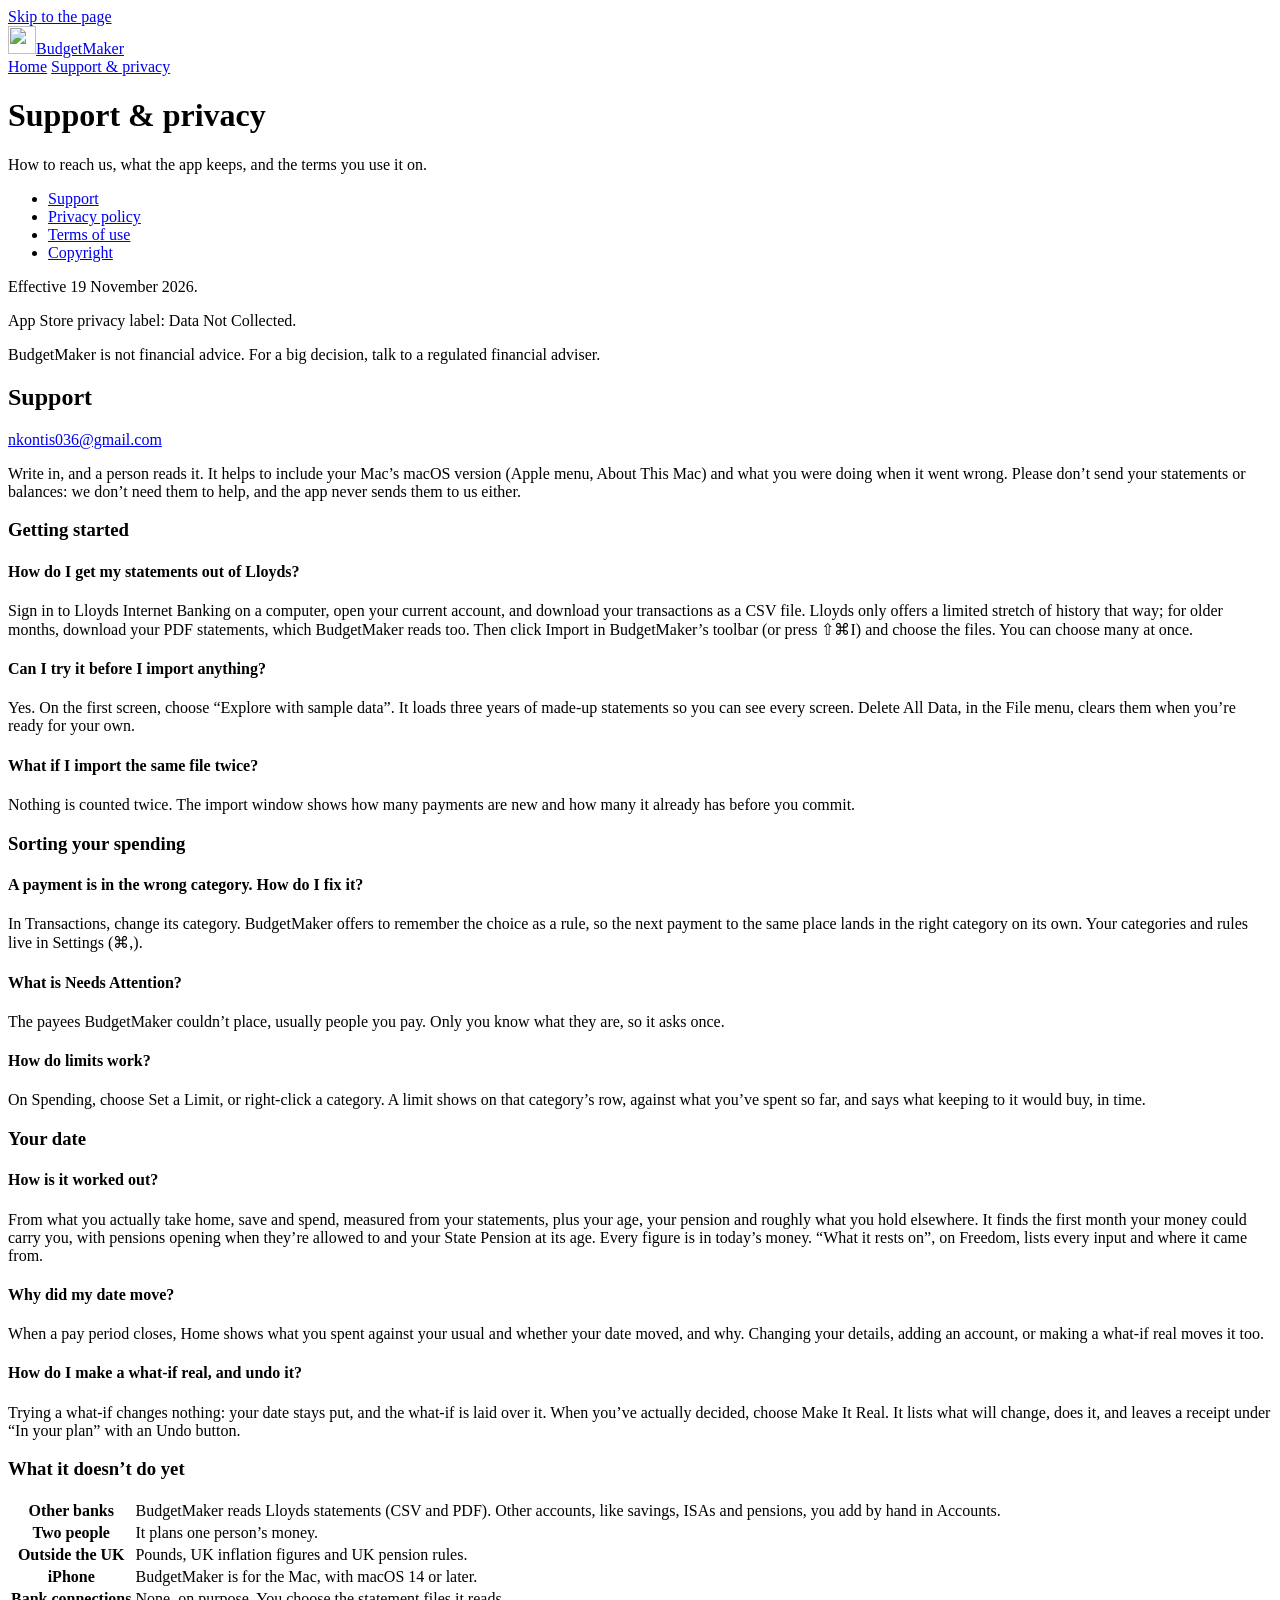
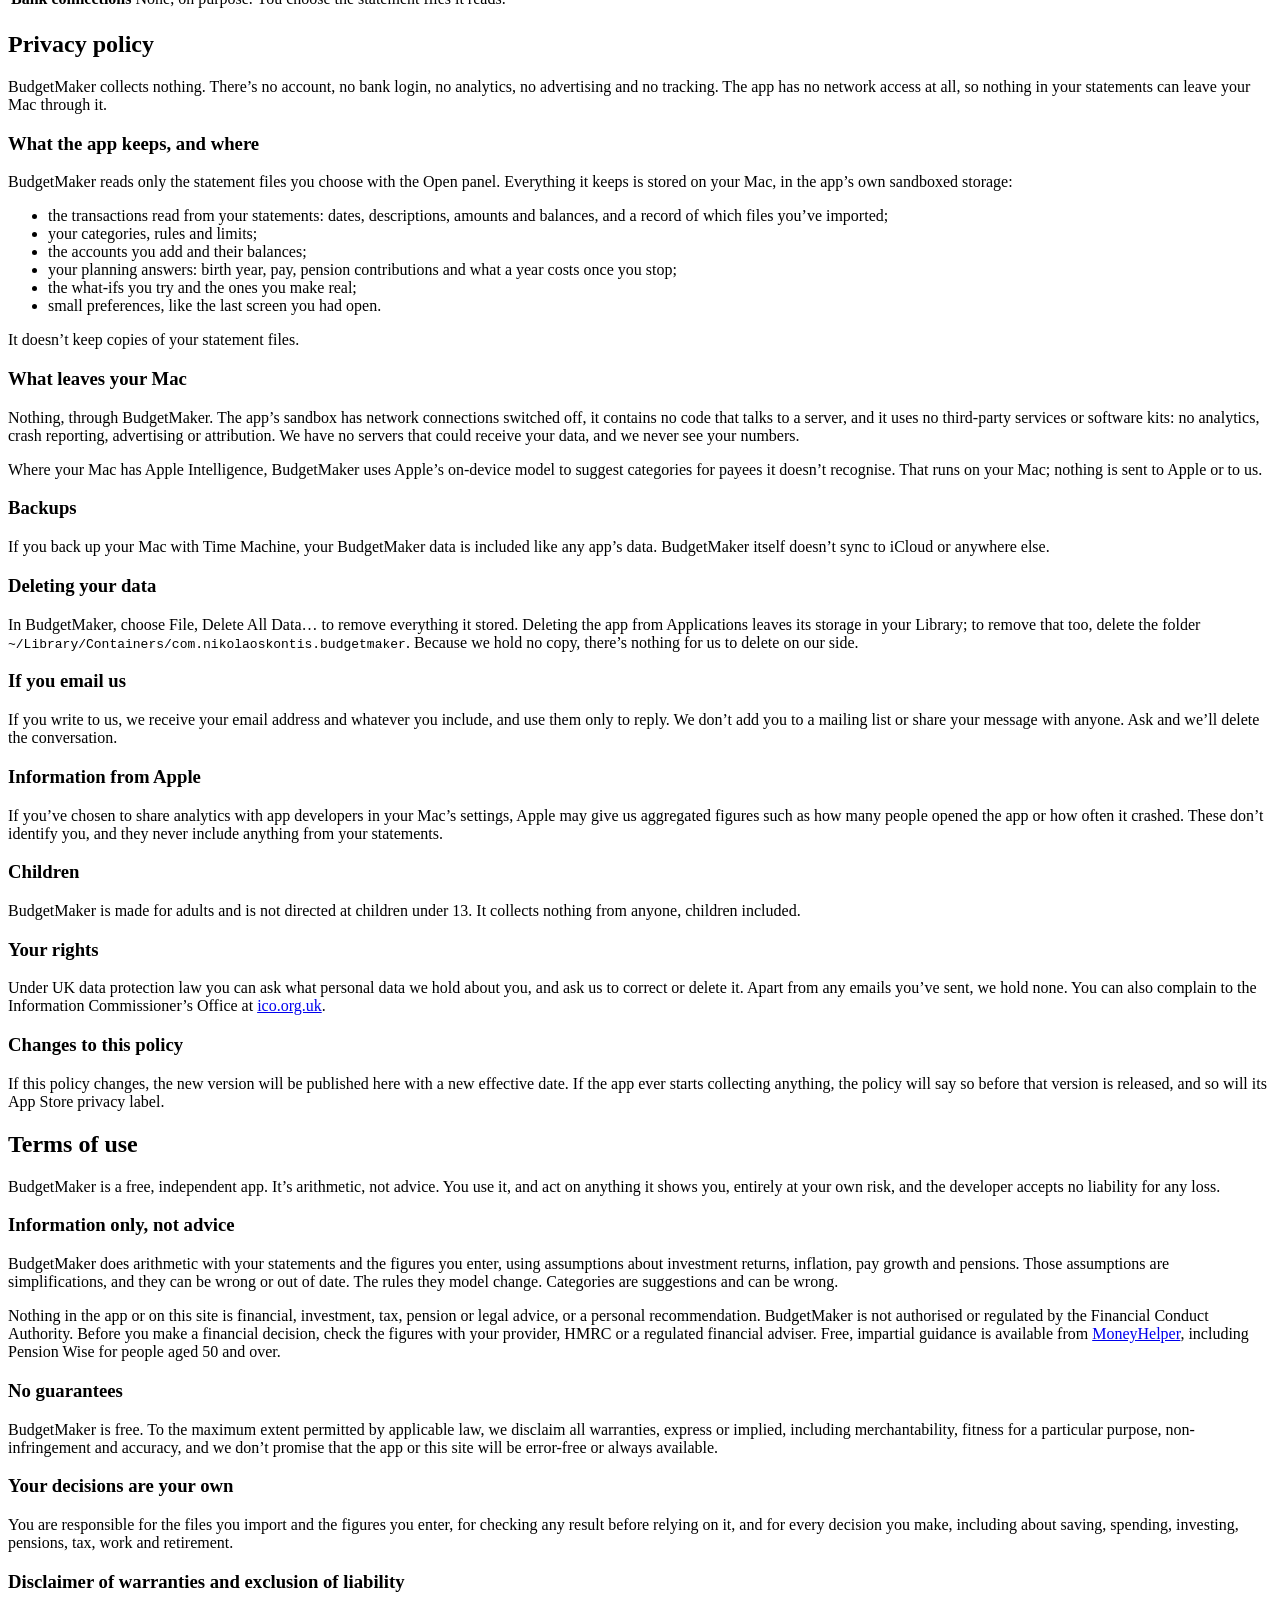
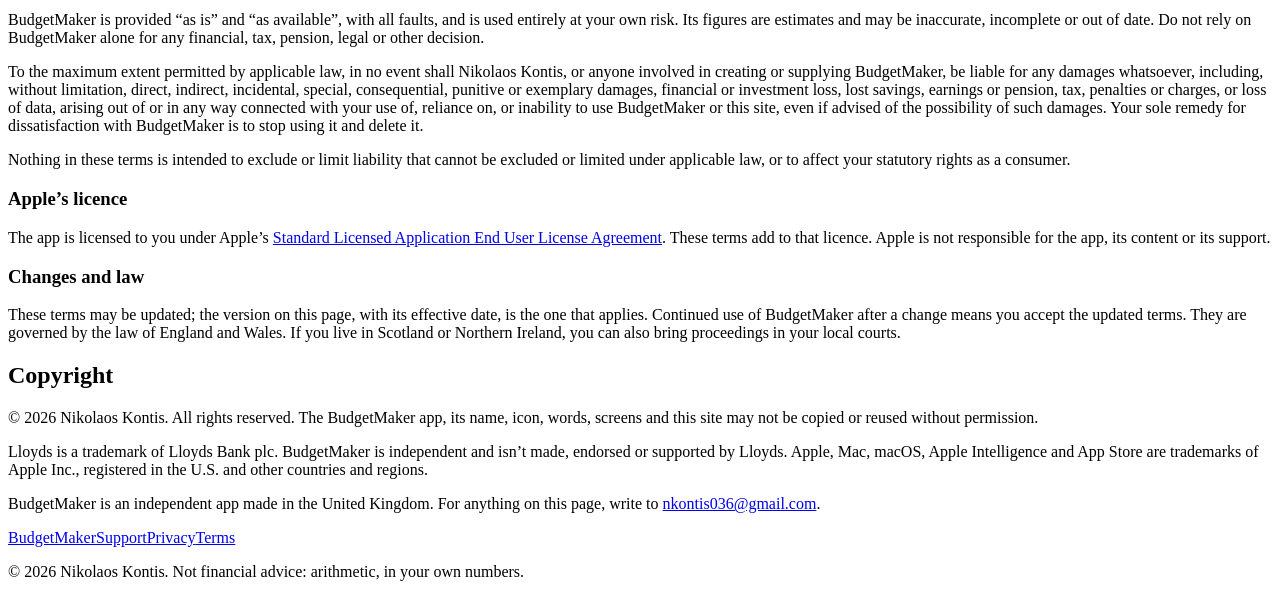
==== privacy.html @ 7b434046 "The pages: home, and support, privacy and terms" ====
<!doctype html>
<html lang="en-GB">
<head>
  <meta charset="utf-8">
  <meta name="viewport" content="width=device-width, initial-scale=1, viewport-fit=cover">
  <title>Support, privacy and terms · BudgetMaker</title>
  <meta name="description" content="Help with BudgetMaker, how to reach us, its privacy policy (it collects nothing), its terms of use and copyright.">
  <meta name="theme-color" content="#4f5eff">
  <link rel="icon" href="assets/favicon-64.png" type="image/png" sizes="64x64">
  <link rel="apple-touch-icon" href="assets/apple-touch-icon.png">
  <link rel="preconnect" href="https://fonts.googleapis.com">
  <link rel="preconnect" href="https://fonts.gstatic.com" crossorigin>
  <link href="https://fonts.googleapis.com/css2?family=Inter:wght@400;600;700&display=swap" rel="stylesheet">
  <link rel="stylesheet" href="css/site.css">
</head>
<body>
  <a class="skip" href="#main">Skip to the page</a>

  <header class="sky page-top">
    <div class="bar">
      <a class="mark" href="index.html"><img src="assets/icon-128.png" alt="" width="28" height="28">BudgetMaker</a>
      <nav aria-label="Pages">
        <a href="index.html">Home</a>
        <a href="privacy.html" aria-current="page">Support &amp; privacy</a>
      </nav>
    </div>
    <h1>Support &amp; privacy</h1>
    <p class="lead">How to reach us, what the app keeps, and the terms you use it&nbsp;on.</p>
  </header>

  <main id="main" class="read">
    <aside class="read__side">
      <nav aria-label="On this page">
        <ul class="toc">
          <li><a class="link" href="#support">Support</a></li>
          <li><a class="link" href="#privacy">Privacy policy</a></li>
          <li><a class="link" href="#terms">Terms of use</a></li>
          <li><a class="link" href="#copyright">Copyright</a></li>
        </ul>
      </nav>
      <p>Effective 19 November 2026.</p>
      <p>App Store privacy label: Data Not Collected.</p>
      <p>BudgetMaker is not financial advice. For a big decision, talk to a regulated financial adviser.</p>
    </aside>

    <article class="read__body">

      <!-- SUPPORT ---------------------------------------------------------->
      <section id="support" aria-labelledby="support-h">
        <h2 class="part" id="support-h">Support</h2>
        <a class="mailto" href="mailto:nkontis036@gmail.com?subject=BudgetMaker%20support">nkontis036@gmail.com</a>
        <p>Write in, and a person reads it. It helps to include your Mac’s macOS version (Apple menu, About This Mac) and what you were doing when it went wrong. Please don’t send your statements or balances: we don’t need them to help, and the app never sends them to us&nbsp;either.</p>

        <h3>Getting started</h3>
        <h4>How do I get my statements out of Lloyds?</h4>
        <p>Sign in to Lloyds Internet Banking on a computer, open your current account, and download your transactions as a CSV file. Lloyds only offers a limited stretch of history that way; for older months, download your PDF statements, which BudgetMaker reads too. Then click Import in BudgetMaker’s toolbar (or press ⇧⌘I) and choose the files. You can choose many at once.</p>
        <h4>Can I try it before I import anything?</h4>
        <p>Yes. On the first screen, choose “Explore with sample data”. It loads three years of made-up statements so you can see every screen. Delete All Data, in the File menu, clears them when you’re ready for your own.</p>
        <h4>What if I import the same file twice?</h4>
        <p>Nothing is counted twice. The import window shows how many payments are new and how many it already has before you commit.</p>

        <h3>Sorting your spending</h3>
        <h4>A payment is in the wrong category. How do I fix it?</h4>
        <p>In Transactions, change its category. BudgetMaker offers to remember the choice as a rule, so the next payment to the same place lands in the right category on its own. Your categories and rules live in Settings (⌘,).</p>
        <h4>What is Needs Attention?</h4>
        <p>The payees BudgetMaker couldn’t place, usually people you pay. Only you know what they are, so it asks once.</p>
        <h4>How do limits work?</h4>
        <p>On Spending, choose Set a Limit, or right-click a category. A limit shows on that category’s row, against what you’ve spent so far, and says what keeping to it would buy, in time.</p>

        <h3>Your date</h3>
        <h4>How is it worked out?</h4>
        <p>From what you actually take home, save and spend, measured from your statements, plus your age, your pension and roughly what you hold elsewhere. It finds the first month your money could carry you, with pensions opening when they’re allowed to and your State Pension at its age. Every figure is in today’s money. “What it rests on”, on Freedom, lists every input and where it came from.</p>
        <h4>Why did my date move?</h4>
        <p>When a pay period closes, Home shows what you spent against your usual and whether your date moved, and why. Changing your details, adding an account, or making a what-if real moves it too.</p>
        <h4>How do I make a what-if real, and undo it?</h4>
        <p>Trying a what-if changes nothing: your date stays put, and the what-if is laid over it. When you’ve actually decided, choose Make It Real. It lists what will change, does it, and leaves a receipt under “In your plan” with an Undo&nbsp;button.</p>

        <h3>What it doesn’t do yet</h3>
        <table class="table">
          <tr><th scope="row">Other banks</th><td>BudgetMaker reads Lloyds statements (CSV and PDF). Other accounts, like savings, ISAs and pensions, you add by hand in Accounts.</td></tr>
          <tr><th scope="row">Two people</th><td>It plans one person’s money.</td></tr>
          <tr><th scope="row">Outside the UK</th><td>Pounds, UK inflation figures and UK pension rules.</td></tr>
          <tr><th scope="row">iPhone</th><td>BudgetMaker is for the Mac, with macOS 14 or later.</td></tr>
          <tr><th scope="row">Bank connections</th><td>None, on purpose. You choose the statement files it reads.</td></tr>
        </table>
      </section>

      <!-- PRIVACY ---------------------------------------------------------->
      <section id="privacy" aria-labelledby="privacy-h">
        <h2 class="part" id="privacy-h">Privacy policy</h2>
        <div class="summary">
          <p>BudgetMaker collects nothing. There’s no account, no bank login, no analytics, no advertising and no tracking. The app has no network access at all, so nothing in your statements can leave your Mac through&nbsp;it.</p>
        </div>

        <h3>What the app keeps, and where</h3>
        <p>BudgetMaker reads only the statement files you choose with the Open panel. Everything it keeps is stored on your Mac, in the app’s own sandboxed storage:</p>
        <ul>
          <li>the transactions read from your statements: dates, descriptions, amounts and balances, and a record of which files you’ve imported;</li>
          <li>your categories, rules and limits;</li>
          <li>the accounts you add and their balances;</li>
          <li>your planning answers: birth year, pay, pension contributions and what a year costs once you stop;</li>
          <li>the what-ifs you try and the ones you make real;</li>
          <li>small preferences, like the last screen you had open.</li>
        </ul>
        <p>It doesn’t keep copies of your statement files.</p>

        <h3>What leaves your Mac</h3>
        <p>Nothing, through BudgetMaker. The app’s sandbox has network connections switched off, it contains no code that talks to a server, and it uses no third-party services or software kits: no analytics, crash reporting, advertising or attribution. We have no servers that could receive your data, and we never see your numbers.</p>
        <p>Where your Mac has Apple Intelligence, BudgetMaker uses Apple’s on-device model to suggest categories for payees it doesn’t recognise. That runs on your Mac; nothing is sent to Apple or to us.</p>

        <h3>Backups</h3>
        <p>If you back up your Mac with Time Machine, your BudgetMaker data is included like any app’s data. BudgetMaker itself doesn’t sync to iCloud or anywhere else.</p>

        <h3>Deleting your data</h3>
        <p>In BudgetMaker, choose File, Delete All Data… to remove everything it stored. Deleting the app from Applications leaves its storage in your Library; to remove that too, delete the folder <code>~/Library/Containers/com.nikolaoskontis.budgetmaker</code>. Because we hold no copy, there’s nothing for us to delete on our side.</p>

        <h3>If you email us</h3>
        <p>If you write to us, we receive your email address and whatever you include, and use them only to reply. We don’t add you to a mailing list or share your message with anyone. Ask and we’ll delete the conversation.</p>

        <h3>Information from Apple</h3>
        <p>If you’ve chosen to share analytics with app developers in your Mac’s settings, Apple may give us aggregated figures such as how many people opened the app or how often it crashed. These don’t identify you, and they never include anything from your statements.</p>

        <h3>Children</h3>
        <p>BudgetMaker is made for adults and is not directed at children under 13. It collects nothing from anyone, children included.</p>

        <h3>Your rights</h3>
        <p>Under UK data protection law you can ask what personal data we hold about you, and ask us to correct or delete it. Apart from any emails you’ve sent, we hold none. You can also complain to the Information Commissioner’s Office at <a class="link" href="https://ico.org.uk">ico.org.uk</a>.</p>

        <h3>Changes to this policy</h3>
        <p>If this policy changes, the new version will be published here with a new effective date. If the app ever starts collecting anything, the policy will say so before that version is released, and so will its App Store privacy&nbsp;label.</p>
      </section>

      <!-- TERMS ------------------------------------------------------------>
      <section id="terms" aria-labelledby="terms-h">
        <h2 class="part" id="terms-h">Terms of use</h2>
        <div class="summary">
          <p>BudgetMaker is a free, independent app. It’s arithmetic, not advice. You use it, and act on anything it shows you, entirely at your own risk, and the developer accepts no liability for any&nbsp;loss.</p>
        </div>

        <h3>Information only, not advice</h3>
        <p>BudgetMaker does arithmetic with your statements and the figures you enter, using assumptions about investment returns, inflation, pay growth and pensions. Those assumptions are simplifications, and they can be wrong or out of date. The rules they model change. Categories are suggestions and can be wrong.</p>
        <p>Nothing in the app or on this site is financial, investment, tax, pension or legal advice, or a personal recommendation. BudgetMaker is not authorised or regulated by the Financial Conduct Authority. Before you make a financial decision, check the figures with your provider, HMRC or a regulated financial adviser. Free, impartial guidance is available from <a class="link" href="https://www.moneyhelper.org.uk">MoneyHelper</a>, including Pension Wise for people aged 50 and over.</p>

        <h3>No guarantees</h3>
        <p>BudgetMaker is free. To the maximum extent permitted by applicable law, we disclaim all warranties, express or implied, including merchantability, fitness for a particular purpose, non-infringement and accuracy, and we don’t promise that the app or this site will be error-free or always available.</p>

        <h3>Your decisions are your own</h3>
        <p>You are responsible for the files you import and the figures you enter, for checking any result before relying on it, and for every decision you make, including about saving, spending, investing, pensions, tax, work and retirement.</p>

        <h3>Disclaimer of warranties and exclusion of liability</h3>
        <p>BudgetMaker is provided “as is” and “as available”, with all faults, and is used entirely at your own risk. Its figures are estimates and may be inaccurate, incomplete or out of date. Do not rely on BudgetMaker alone for any financial, tax, pension, legal or other decision.</p>
        <p>To the maximum extent permitted by applicable law, in no event shall Nikolaos Kontis, or anyone involved in creating or supplying BudgetMaker, be liable for any damages whatsoever, including, without limitation, direct, indirect, incidental, special, consequential, punitive or exemplary damages, financial or investment loss, lost savings, earnings or pension, tax, penalties or charges, or loss of data, arising out of or in any way connected with your use of, reliance on, or inability to use BudgetMaker or this site, even if advised of the possibility of such damages. Your sole remedy for dissatisfaction with BudgetMaker is to stop using it and delete it.</p>
        <p>Nothing in these terms is intended to exclude or limit liability that cannot be excluded or limited under applicable law, or to affect your statutory rights as a consumer.</p>

        <h3>Apple’s licence</h3>
        <p>The app is licensed to you under Apple’s <a class="link" href="https://www.apple.com/legal/internet-services/itunes/dev/stdeula/">Standard Licensed Application End User License Agreement</a>. These terms add to that licence. Apple is not responsible for the app, its content or its support.</p>

        <h3>Changes and law</h3>
        <p>These terms may be updated; the version on this page, with its effective date, is the one that applies. Continued use of BudgetMaker after a change means you accept the updated terms. They are governed by the law of England and Wales. If you live in Scotland or Northern Ireland, you can also bring proceedings in your local courts.</p>
      </section>

      <!-- COPYRIGHT -------------------------------------------------------->
      <section id="copyright" aria-labelledby="copyright-h">
        <h2 class="part" id="copyright-h">Copyright</h2>
        <p>© 2026 Nikolaos Kontis. All rights reserved. The BudgetMaker app, its name, icon, words, screens and this site may not be copied or reused without permission.</p>
        <p>Lloyds is a trademark of Lloyds Bank plc. BudgetMaker is independent and isn’t made, endorsed or supported by Lloyds. Apple, Mac, macOS, Apple Intelligence and App Store are trademarks of Apple Inc., registered in the U.S. and other countries and regions.</p>
        <p>BudgetMaker is an independent app made in the United Kingdom. For anything on this page, write to <a class="link" href="mailto:nkontis036@gmail.com?subject=BudgetMaker">nkontis036@gmail.com</a>.</p>
      </section>
    </article>
  </main>

  <footer class="foot">
    <nav aria-label="Footer"><a class="link" href="index.html">BudgetMaker</a><a class="link" href="#support">Support</a><a class="link" href="#privacy">Privacy</a><a class="link" href="#terms">Terms</a></nav>
    <p>© 2026 Nikolaos Kontis. Not financial advice: arithmetic, in your own numbers.</p>
  </footer>
</body>
</html>
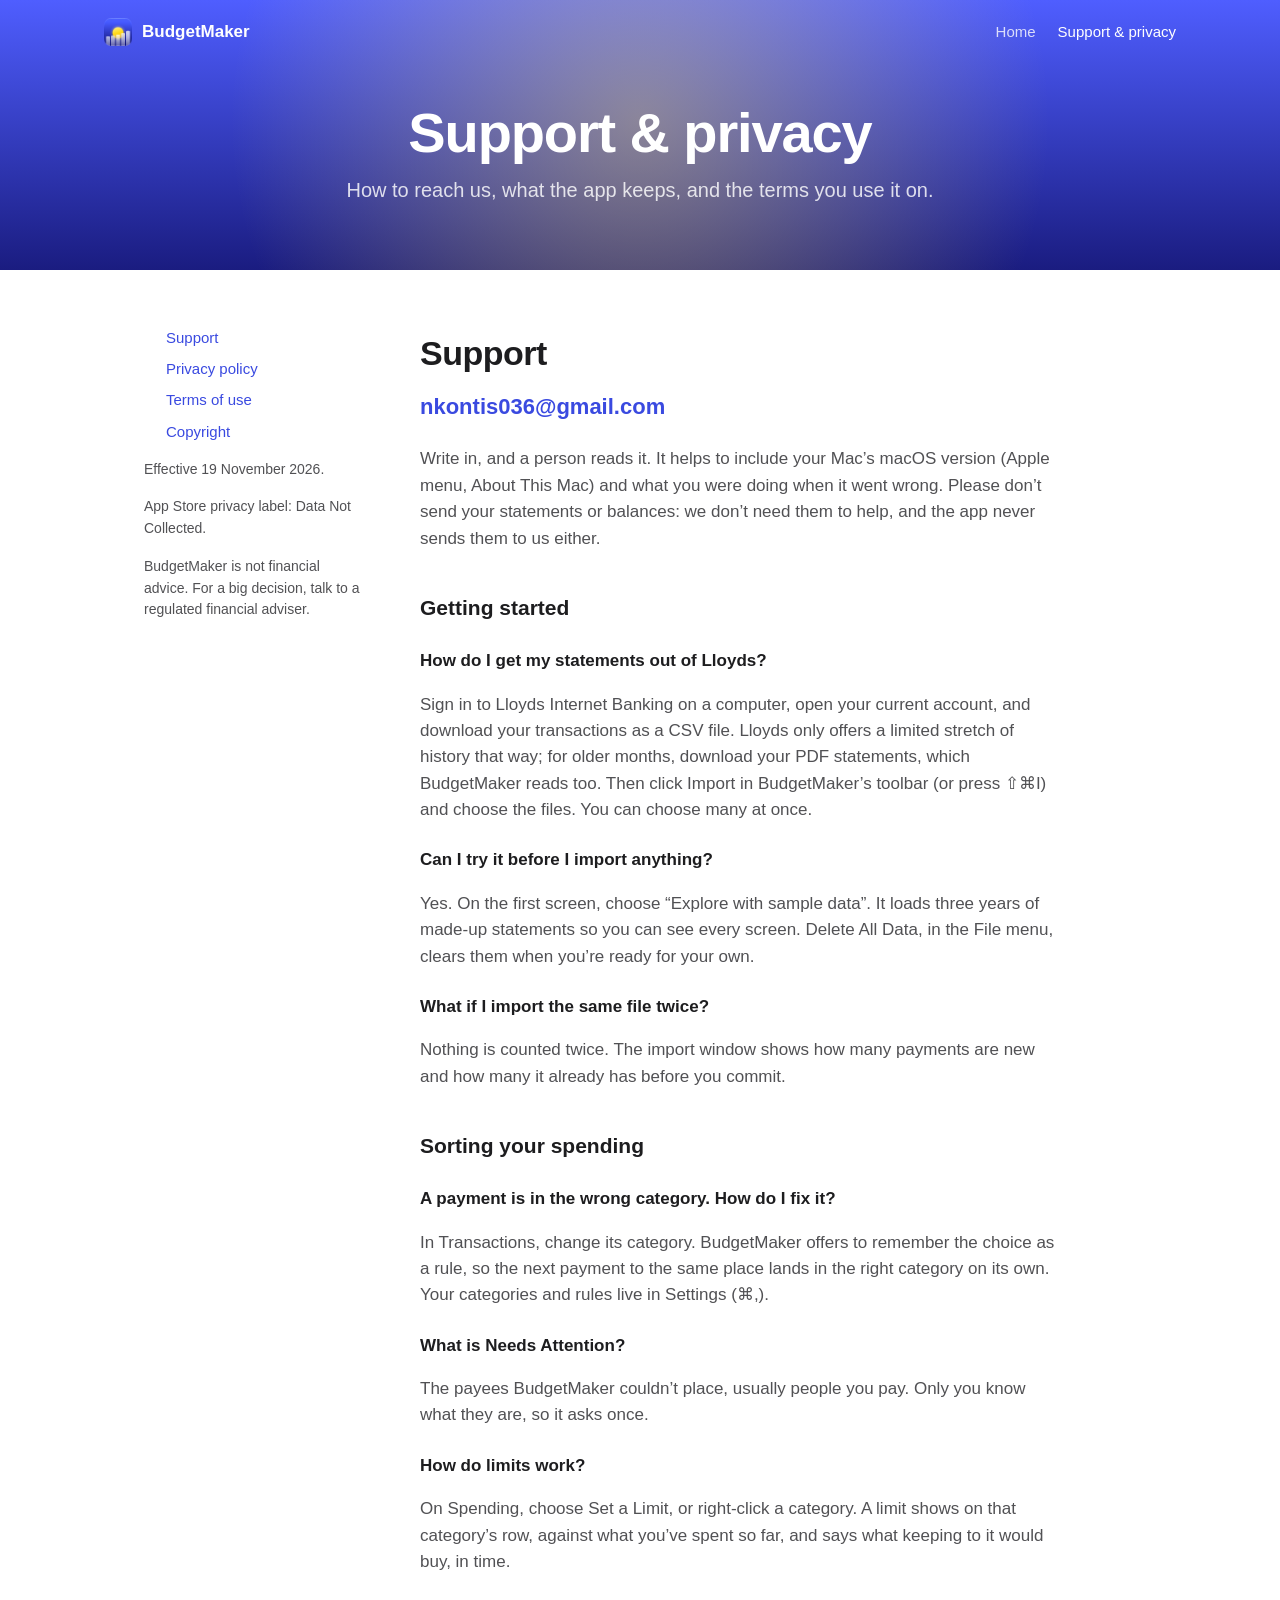
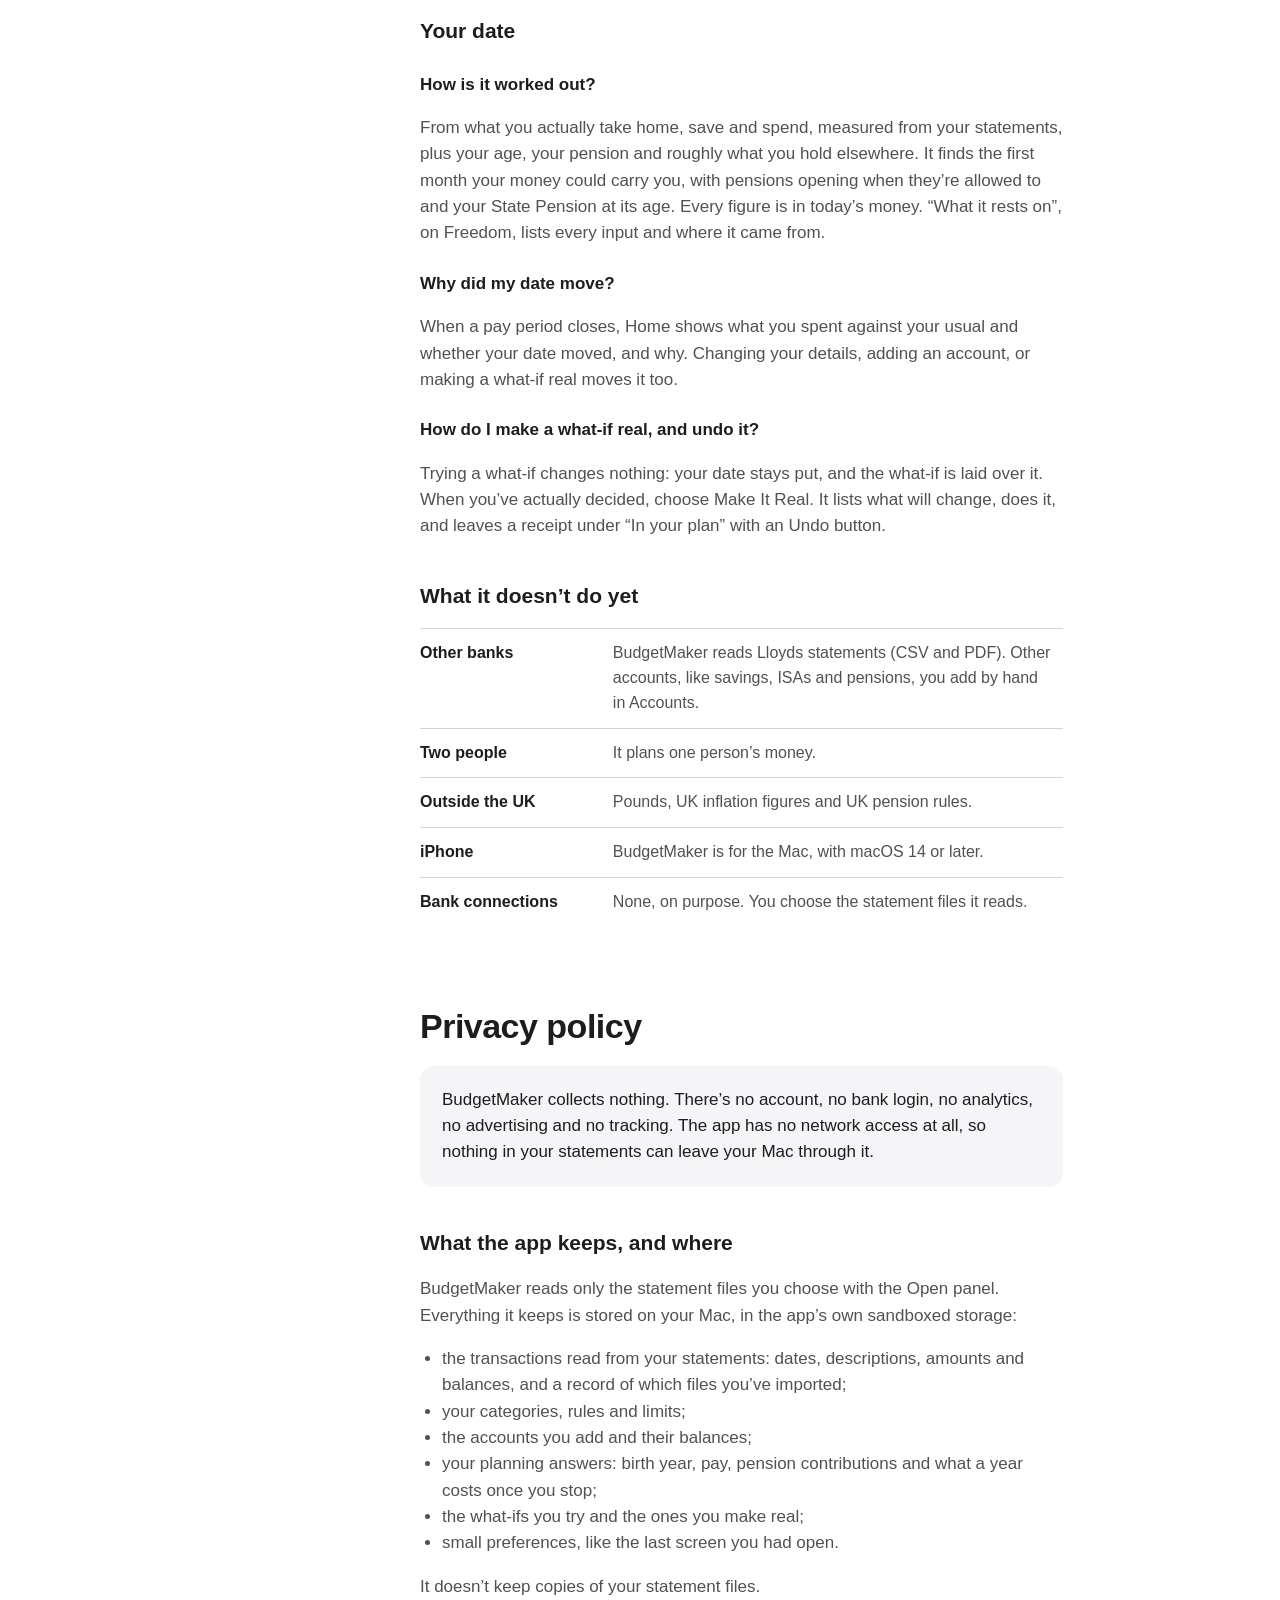
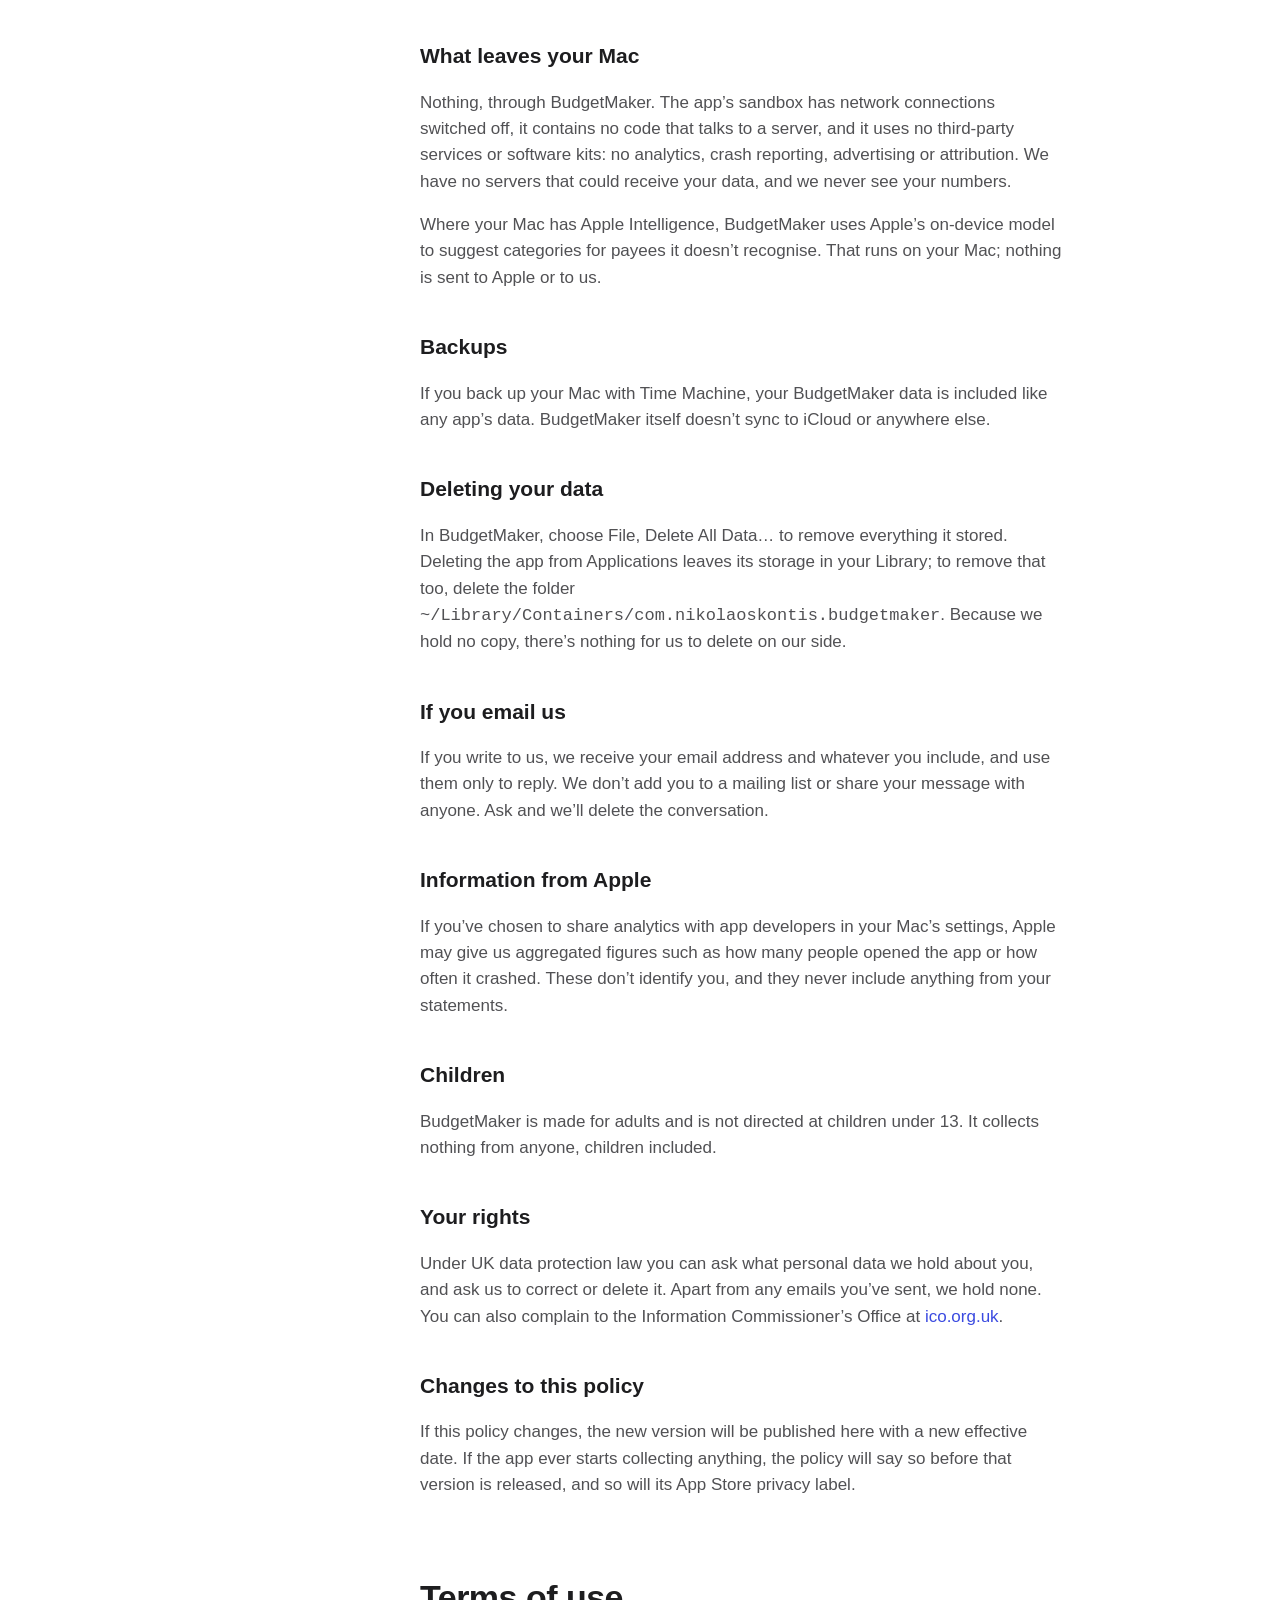
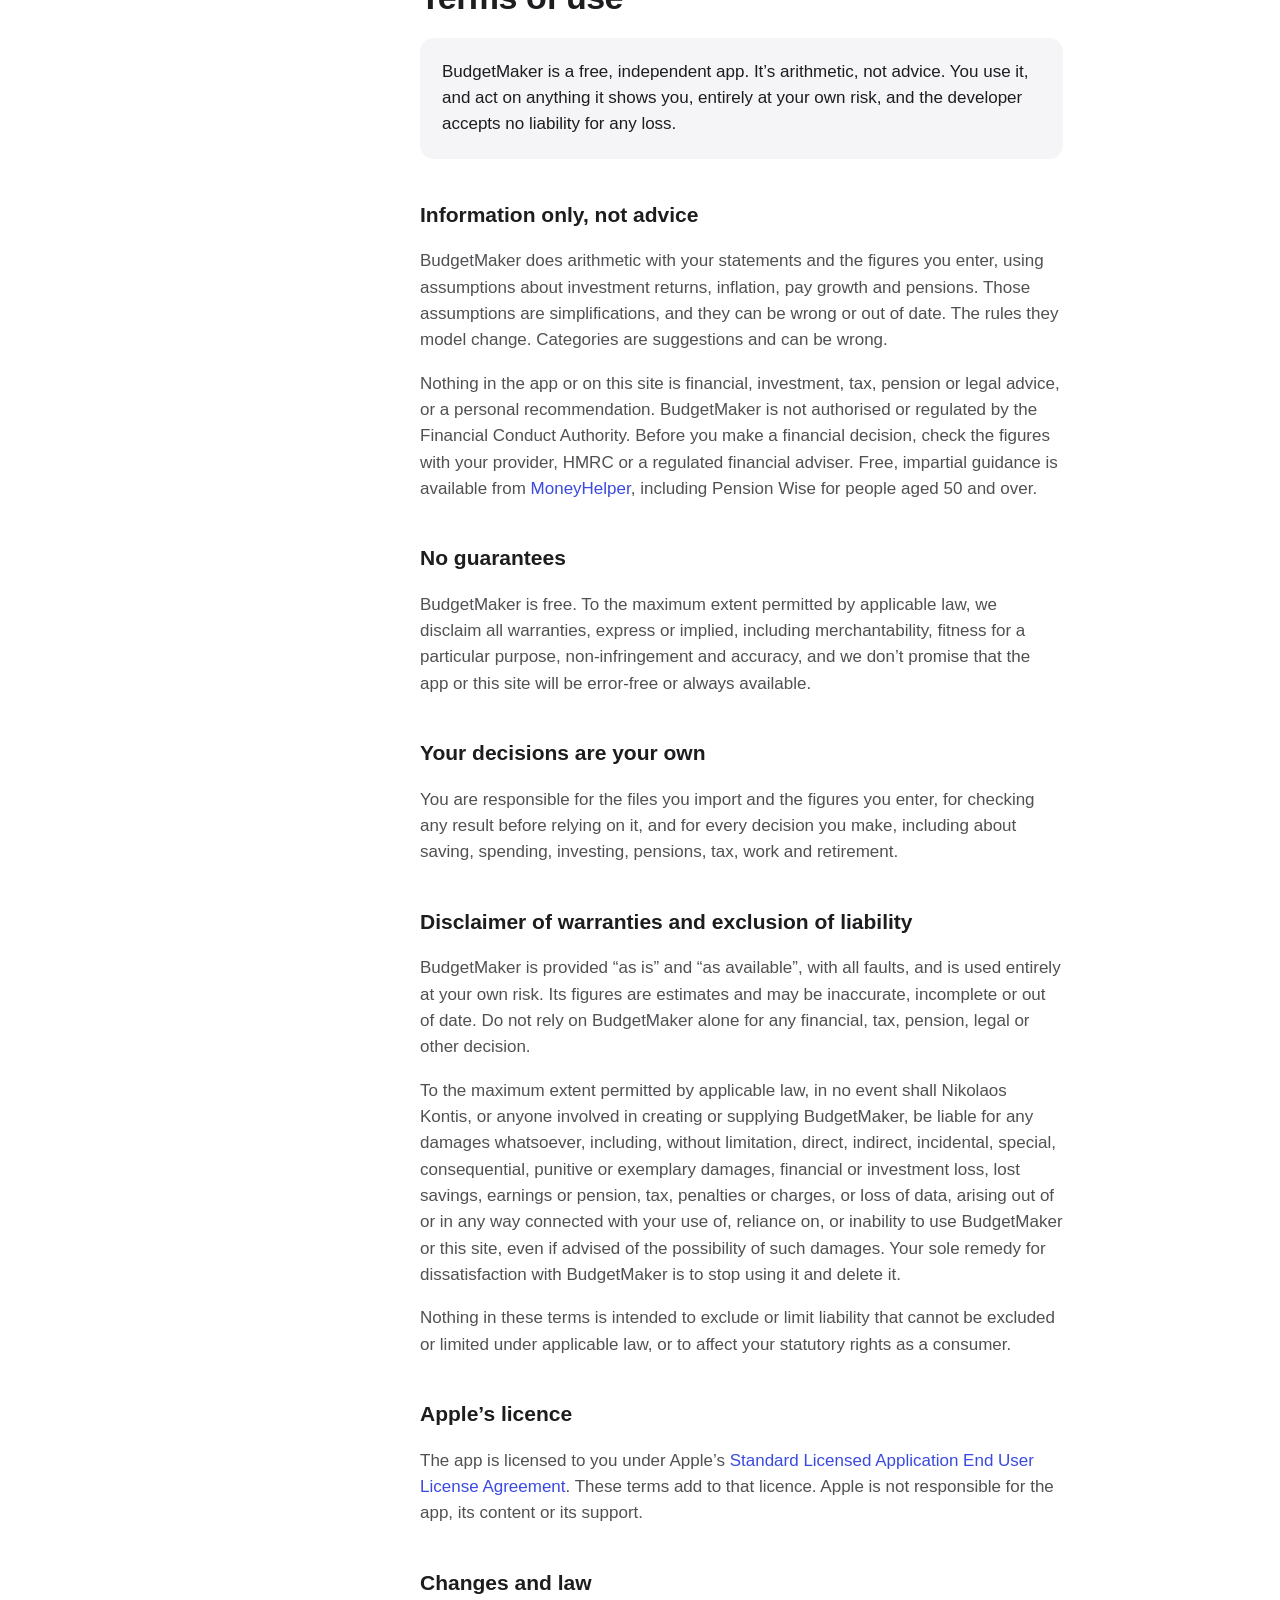
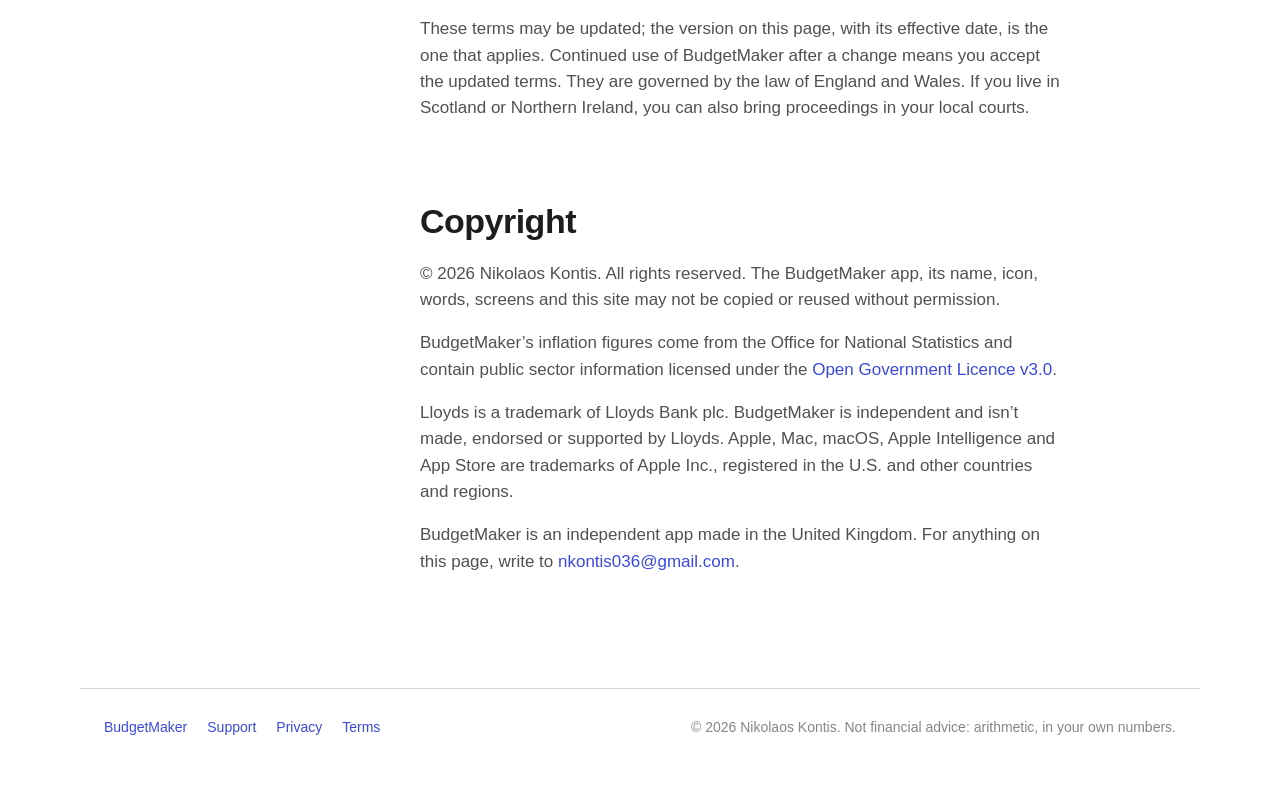
==== commit 55c3a981: "The real App Store link, and credit for the ONS data" ====
--- a/privacy.html
+++ b/privacy.html
@@ -163,6 +163,7 @@
       <section id="copyright" aria-labelledby="copyright-h">
         <h2 class="part" id="copyright-h">Copyright</h2>
         <p>© 2026 Nikolaos Kontis. All rights reserved. The BudgetMaker app, its name, icon, words, screens and this site may not be copied or reused without permission.</p>
+        <p>BudgetMaker’s inflation figures come from the Office for National Statistics and contain public sector information licensed under the <a class="link" href="https://www.nationalarchives.gov.uk/doc/open-government-licence/version/3/">Open Government Licence v3.0</a>.</p>
         <p>Lloyds is a trademark of Lloyds Bank plc. BudgetMaker is independent and isn’t made, endorsed or supported by Lloyds. Apple, Mac, macOS, Apple Intelligence and App Store are trademarks of Apple Inc., registered in the U.S. and other countries and regions.</p>
         <p>BudgetMaker is an independent app made in the United Kingdom. For anything on this page, write to <a class="link" href="mailto:nkontis036@gmail.com?subject=BudgetMaker">nkontis036@gmail.com</a>.</p>
       </section>
--- a/css/site.css
+++ b/css/site.css
@@ -0,0 +1,119 @@
+/* BudgetMaker's site. System type, the icon's evening sky, the sun used once. Light and dark. */
+:root {
+  --sky-top: #4f5eff;
+  --sky-bottom: #1a1c80;
+  --sun: #ffc700;
+  --ink: #1d1d1f;
+  --ink-2: #515154;
+  --ink-3: #86868b;
+  --paper: #ffffff;
+  --paper-2: #f5f5f7;
+  --rule: #d2d2d7;
+  --link: #3a4ae0;
+  --font: -apple-system, BlinkMacSystemFont, "SF Pro Text", "Inter", "Helvetica Neue", Arial, sans-serif;
+  --display: -apple-system, BlinkMacSystemFont, "SF Pro Display", "Inter", "Helvetica Neue", Arial, sans-serif;
+  color-scheme: light dark;
+}
+@media (prefers-color-scheme: dark) {
+  :root {
+    --ink: #f5f5f7;
+    --ink-2: #c7c7cc;
+    --ink-3: #8e8e93;
+    --paper: #000000;
+    --paper-2: #161618;
+    --rule: #38383a;
+    --link: #8f9bff;
+  }
+}
+
+* { box-sizing: border-box; }
+html { -webkit-text-size-adjust: 100%; scroll-behavior: smooth; }
+@media (prefers-reduced-motion: reduce) { html { scroll-behavior: auto; } }
+body { margin: 0; background: var(--paper); color: var(--ink); font: 17px/1.55 var(--font); -webkit-font-smoothing: antialiased; }
+img { max-width: 100%; height: auto; display: block; }
+a { color: var(--link); }
+.link { text-decoration: none; }
+.link:hover { text-decoration: underline; }
+.skip { position: absolute; left: -999px; }
+.skip:focus { left: 16px; top: 16px; background: var(--paper); padding: 8px 12px; border-radius: 8px; z-index: 10; }
+.wrap { max-width: 1120px; margin: 0 auto; padding: 0 24px; }
+
+/* The bar */
+.bar { display: flex; align-items: center; justify-content: space-between; gap: 16px; padding: 18px 24px; max-width: 1120px; margin: 0 auto; }
+.mark { display: flex; align-items: center; gap: 10px; font-weight: 600; color: inherit; text-decoration: none; }
+.mark img { width: 28px; height: 28px; }
+.bar nav { display: flex; gap: 22px; font-size: 15px; }
+.bar nav a { color: inherit; opacity: .8; text-decoration: none; }
+.bar nav a:hover, .bar nav a[aria-current] { opacity: 1; }
+
+/* The sky: hero and page tops */
+.sky { color: #fff; background: linear-gradient(180deg, var(--sky-top), var(--sky-bottom)); position: relative; overflow: hidden; }
+.sky::before { content: ""; position: absolute; left: 50%; bottom: -260px; width: 820px; height: 820px; transform: translateX(-50%);
+  background: radial-gradient(closest-side, rgba(255, 228, 92, .42), rgba(255, 228, 92, 0)); pointer-events: none; }
+.sky > * { position: relative; }
+.hero { text-align: center; padding: 56px 24px 0; }
+.hero .icon { width: 128px; height: 128px; margin: 0 auto 28px; filter: drop-shadow(0 18px 30px rgba(0,0,0,.35)); }
+.hero h1 { font: 700 clamp(40px, 6.4vw, 76px)/1.04 var(--display); letter-spacing: -0.025em; margin: 0 auto 20px; max-width: 14ch; }
+.hero .lead { font-size: clamp(19px, 2.2vw, 23px); line-height: 1.45; color: rgba(255,255,255,.82); max-width: 40ch; margin: 0 auto 32px; }
+.get { display: inline-flex; align-items: center; gap: 10px; background: #fff; color: #1d1d1f; font-weight: 600; font-size: 17px;
+  padding: 14px 24px; border-radius: 999px; text-decoration: none; }
+.get:hover { background: #f0f0f5; }
+.fine { font-size: 14px; color: rgba(255,255,255,.7); margin: 16px 0 0; }
+.hero .shot { margin: 56px auto 0; max-width: 1040px; filter: drop-shadow(0 30px 60px rgba(0,0,0,.45)); }
+.hero .shot img { margin-bottom: -4%; }
+
+/* Story sections */
+.story { padding: 112px 0 0; }
+.story:last-of-type { padding-bottom: 112px; }
+.story h2 { font: 700 clamp(32px, 4.4vw, 52px)/1.08 var(--display); letter-spacing: -0.02em; margin: 0 0 16px; max-width: 18ch; }
+.story p { color: var(--ink-2); font-size: 19px; max-width: 46ch; margin: 0 0 12px; }
+.story ul { color: var(--ink-2); font-size: 17px; max-width: 46ch; padding-left: 20px; margin: 16px 0 0; }
+.story li { margin: 6px 0; }
+.story .shot { margin-top: 40px; border-radius: 14px; filter: drop-shadow(0 20px 40px rgba(0,0,0,.18)); }
+.time { color: #1f9d55; font-weight: 600; font-variant-numeric: tabular-nums; }
+@media (prefers-color-scheme: dark) { .time { color: #4cd07d; } }
+
+.quiet { background: var(--paper-2); border-radius: 22px; padding: 48px; margin-top: 112px; }
+.quiet h2 { margin-top: 0; }
+.quiet .sun { width: 44px; height: 44px; border-radius: 50%; background: radial-gradient(circle at 35% 30%, #fff07a, var(--sun) 70%); margin-bottom: 20px; }
+
+/* Reading pages */
+.page-top { padding: 0 0 64px; }
+.page-top h1 { font: 700 clamp(36px, 5vw, 56px)/1.05 var(--display); letter-spacing: -0.02em; margin: 40px 24px 12px; text-align: center; }
+.page-top .lead { text-align: center; color: rgba(255,255,255,.82); font-size: 20px; margin: 0 24px; }
+.read { display: grid; grid-template-columns: 220px minmax(0, 1fr); gap: 56px; max-width: 1040px; margin: 0 auto; padding: 56px 24px 96px; }
+.read__side { position: sticky; top: 24px; align-self: start; font-size: 14px; color: var(--ink-3); }
+.read__side p { margin: 16px 0 0; }
+.toc { list-style: none; padding: 0; margin: 0; font-size: 15px; }
+.toc li { margin: 0 0 8px; }
+.read__body { max-width: 68ch; }
+.part { font: 700 34px/1.15 var(--display); letter-spacing: -0.015em; margin: 0 0 20px; padding-top: 8px; }
+section + section { margin-top: 72px; }
+.read h3 { font-size: 21px; margin: 40px 0 8px; }
+.read h4 { font-size: 17px; margin: 24px 0 4px; }
+.read p, .read li { color: var(--ink-2); }
+.read ol, .read ul { padding-left: 22px; }
+.summary { background: var(--paper-2); border-radius: 14px; padding: 4px 22px; margin: 0 0 8px; }
+.summary p { color: var(--ink); }
+.mailto { display: inline-block; font: 600 22px/1.3 var(--display); text-decoration: none; margin-bottom: 8px; }
+.table { width: 100%; border-collapse: collapse; margin: 16px 0; font-size: 16px; }
+.table th, .table td { text-align: left; vertical-align: top; padding: 12px 12px 12px 0; border-top: 1px solid var(--rule); }
+.table th { width: 30%; font-weight: 600; }
+.table td { color: var(--ink-2); }
+
+.foot { border-top: 1px solid var(--rule); color: var(--ink-3); font-size: 14px; padding: 28px 24px 48px; max-width: 1120px; margin: 0 auto;
+  display: flex; flex-wrap: wrap; justify-content: space-between; gap: 12px; }
+.foot nav { display: flex; gap: 20px; }
+.foot p { margin: 0; }
+
+@media (max-width: 760px) {
+  .bar { padding: 14px 16px; }
+  .bar nav { gap: 14px; font-size: 14px; }
+  .wrap { padding: 0 16px; }
+  .hero { padding: 36px 16px 0; }
+  .story { padding-top: 72px; }
+  .quiet { padding: 28px 22px; margin-top: 72px; }
+  .read { grid-template-columns: 1fr; gap: 24px; padding: 32px 16px 72px; }
+  .read__side { position: static; }
+  .table th { width: 38%; }
+}
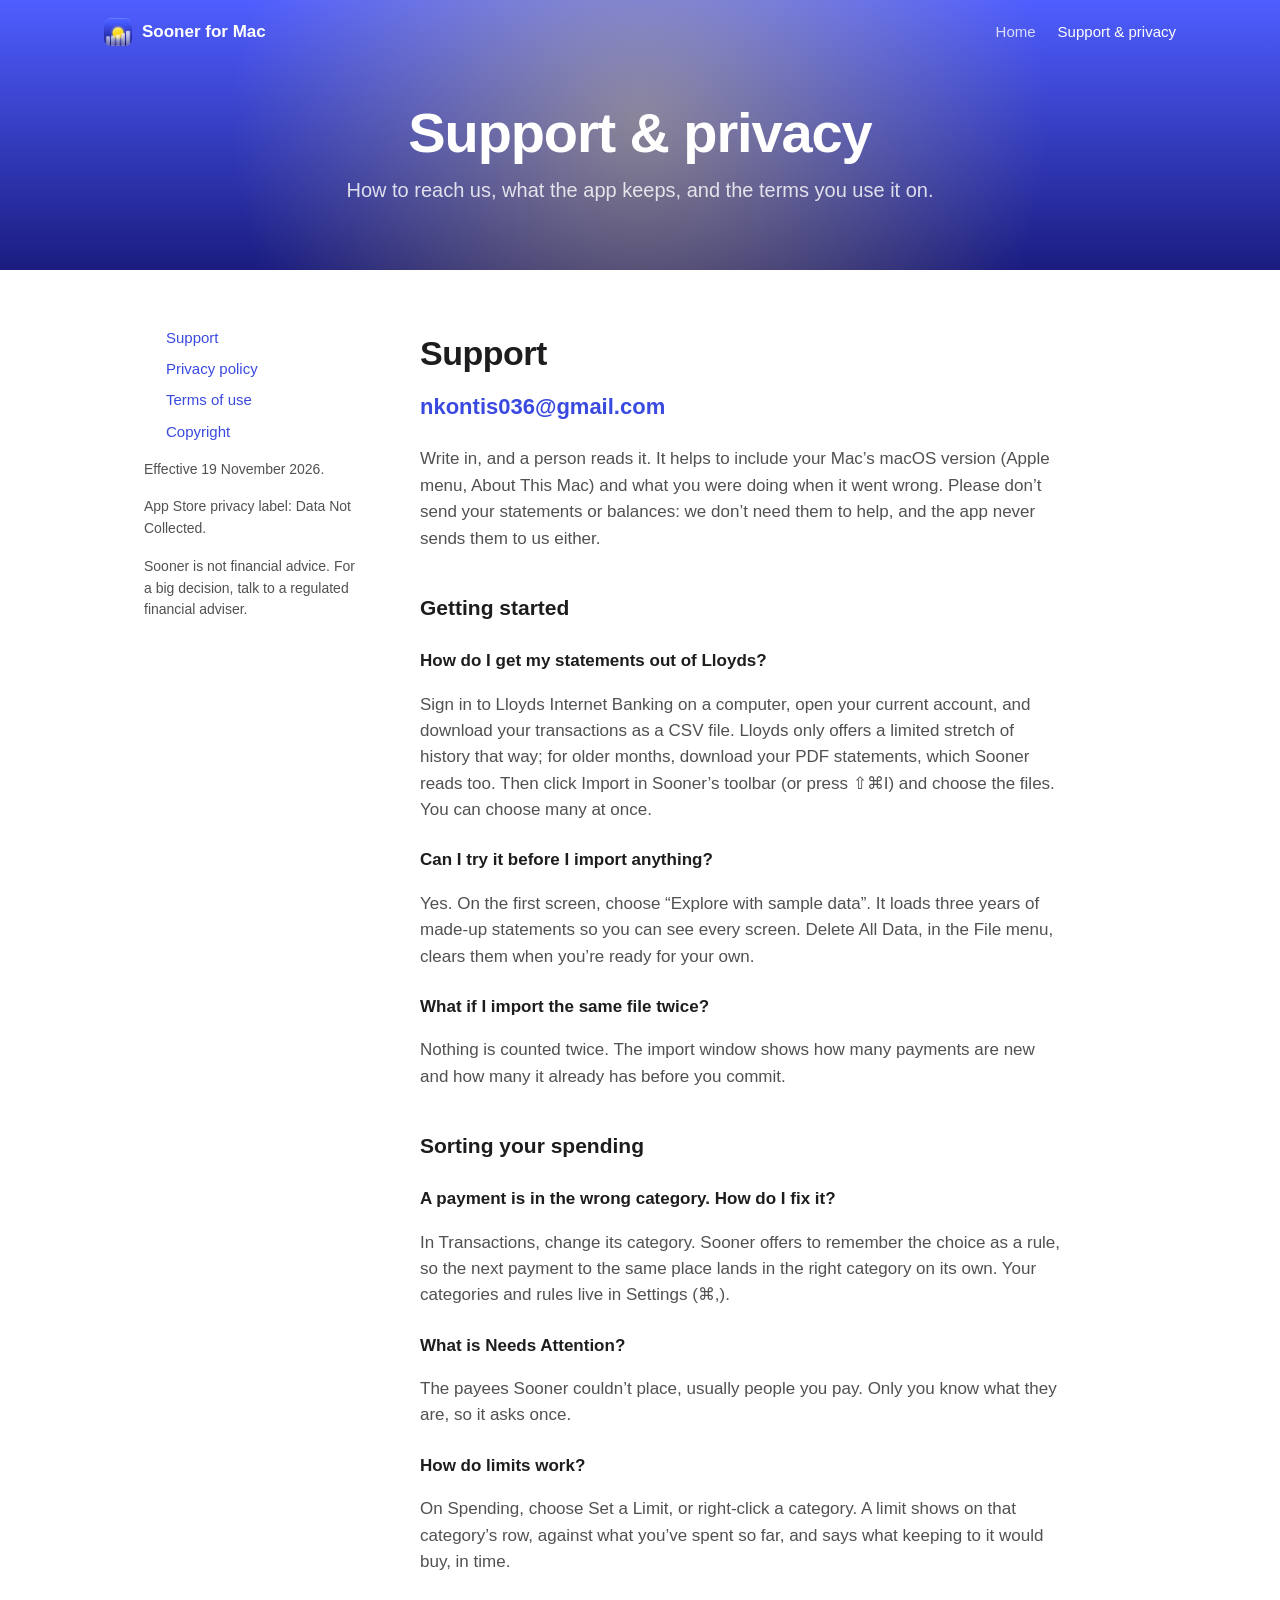
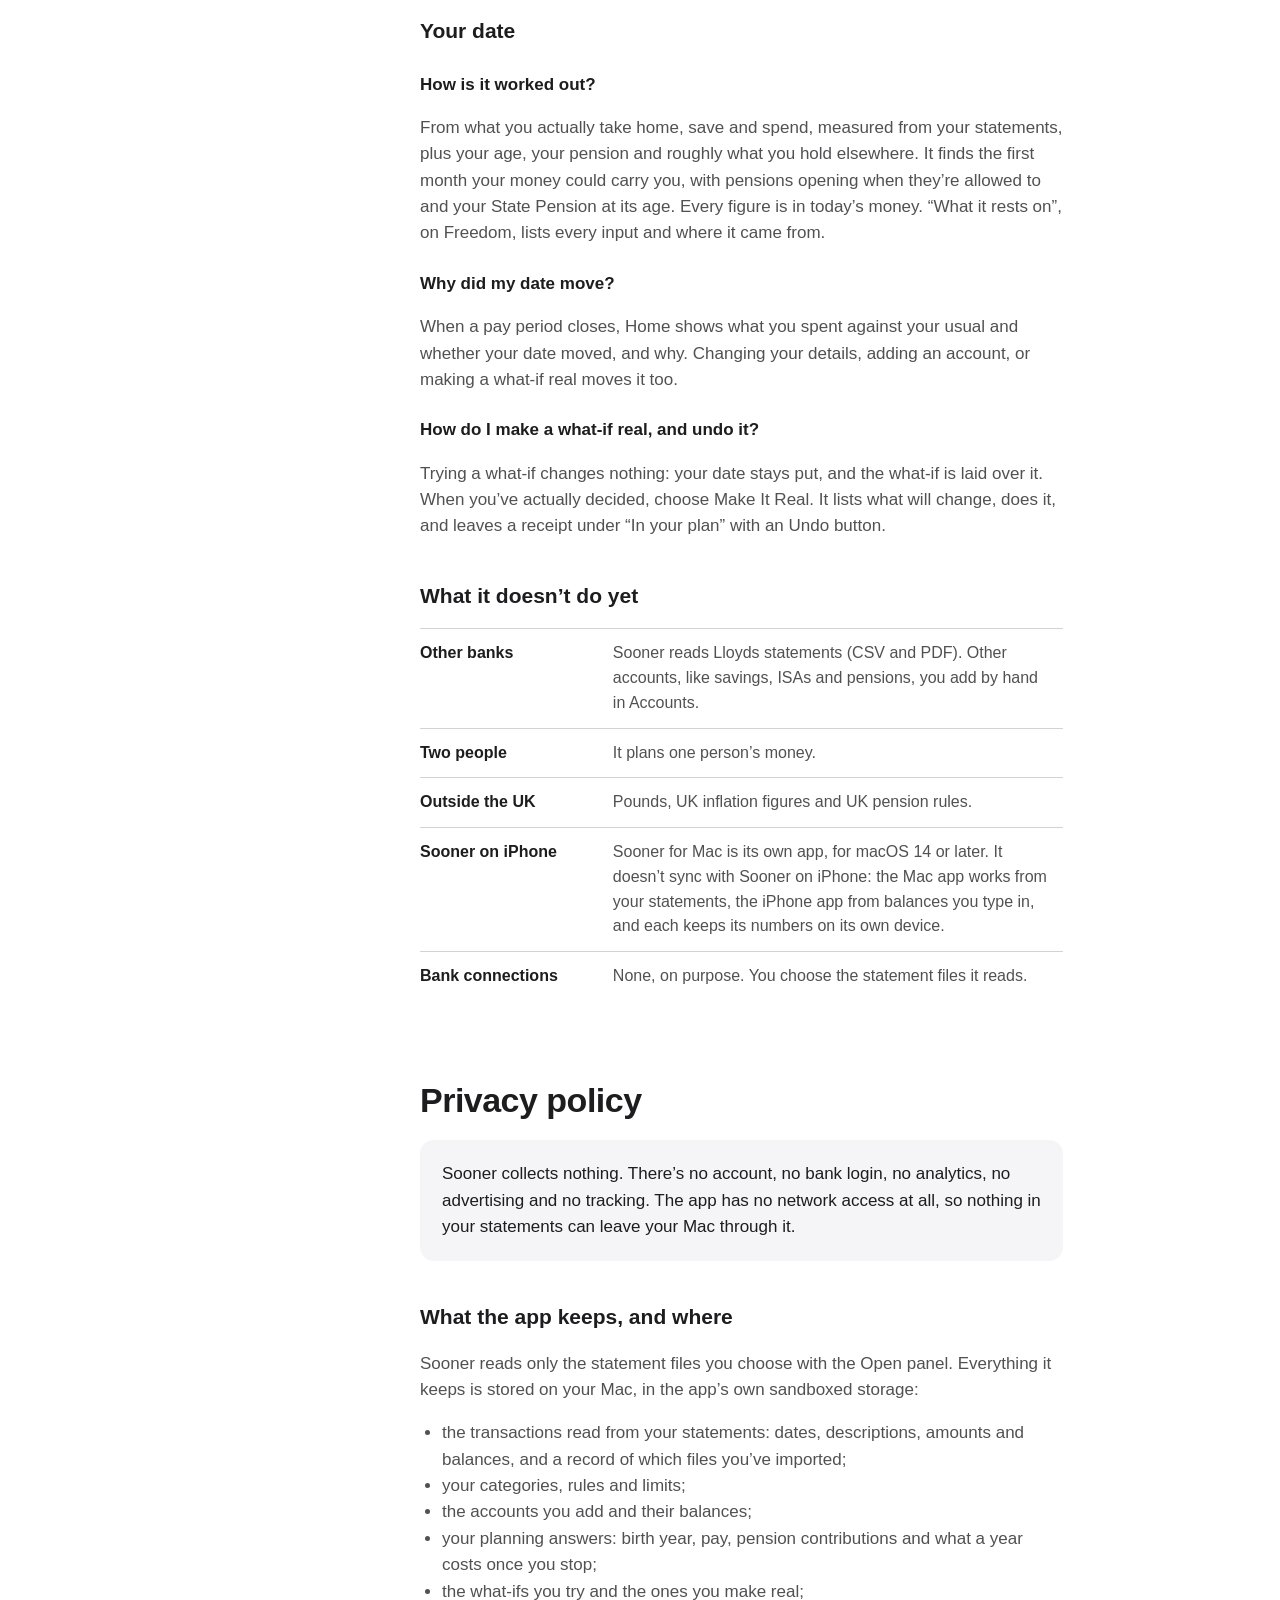
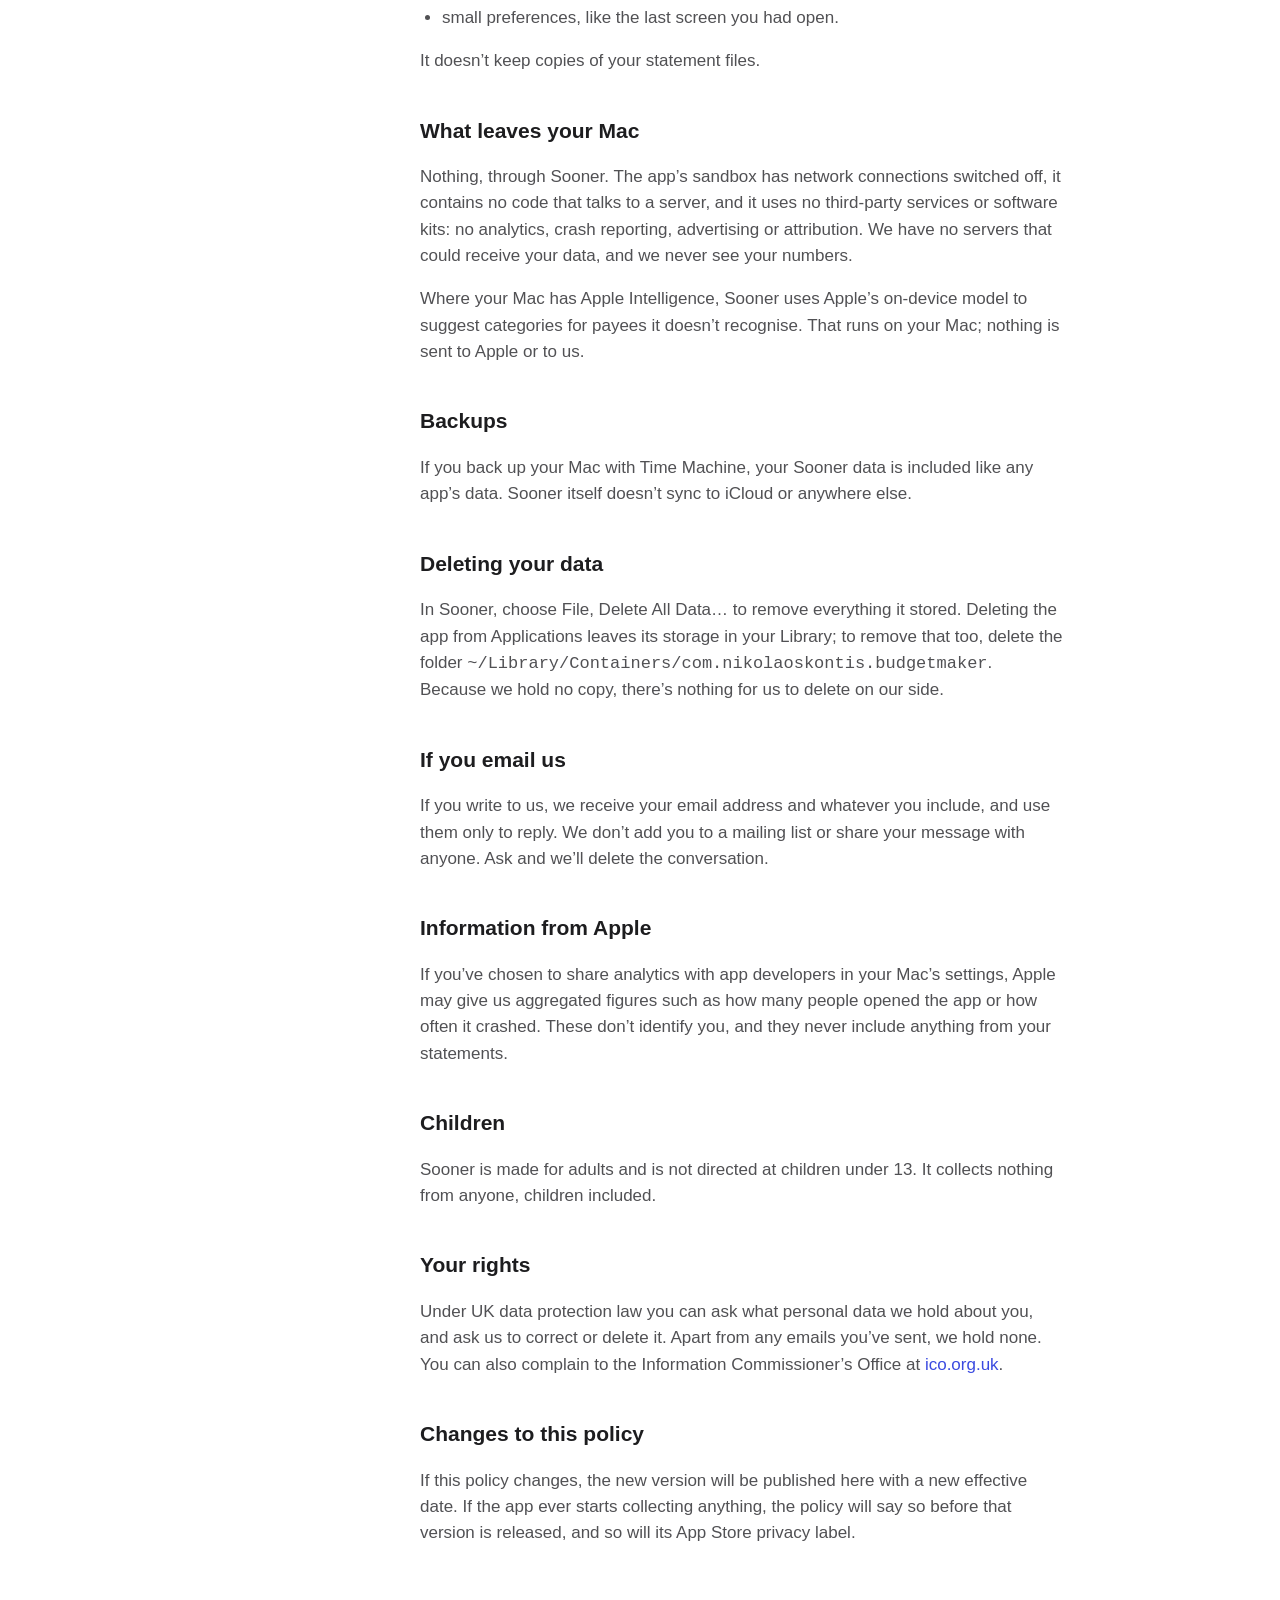
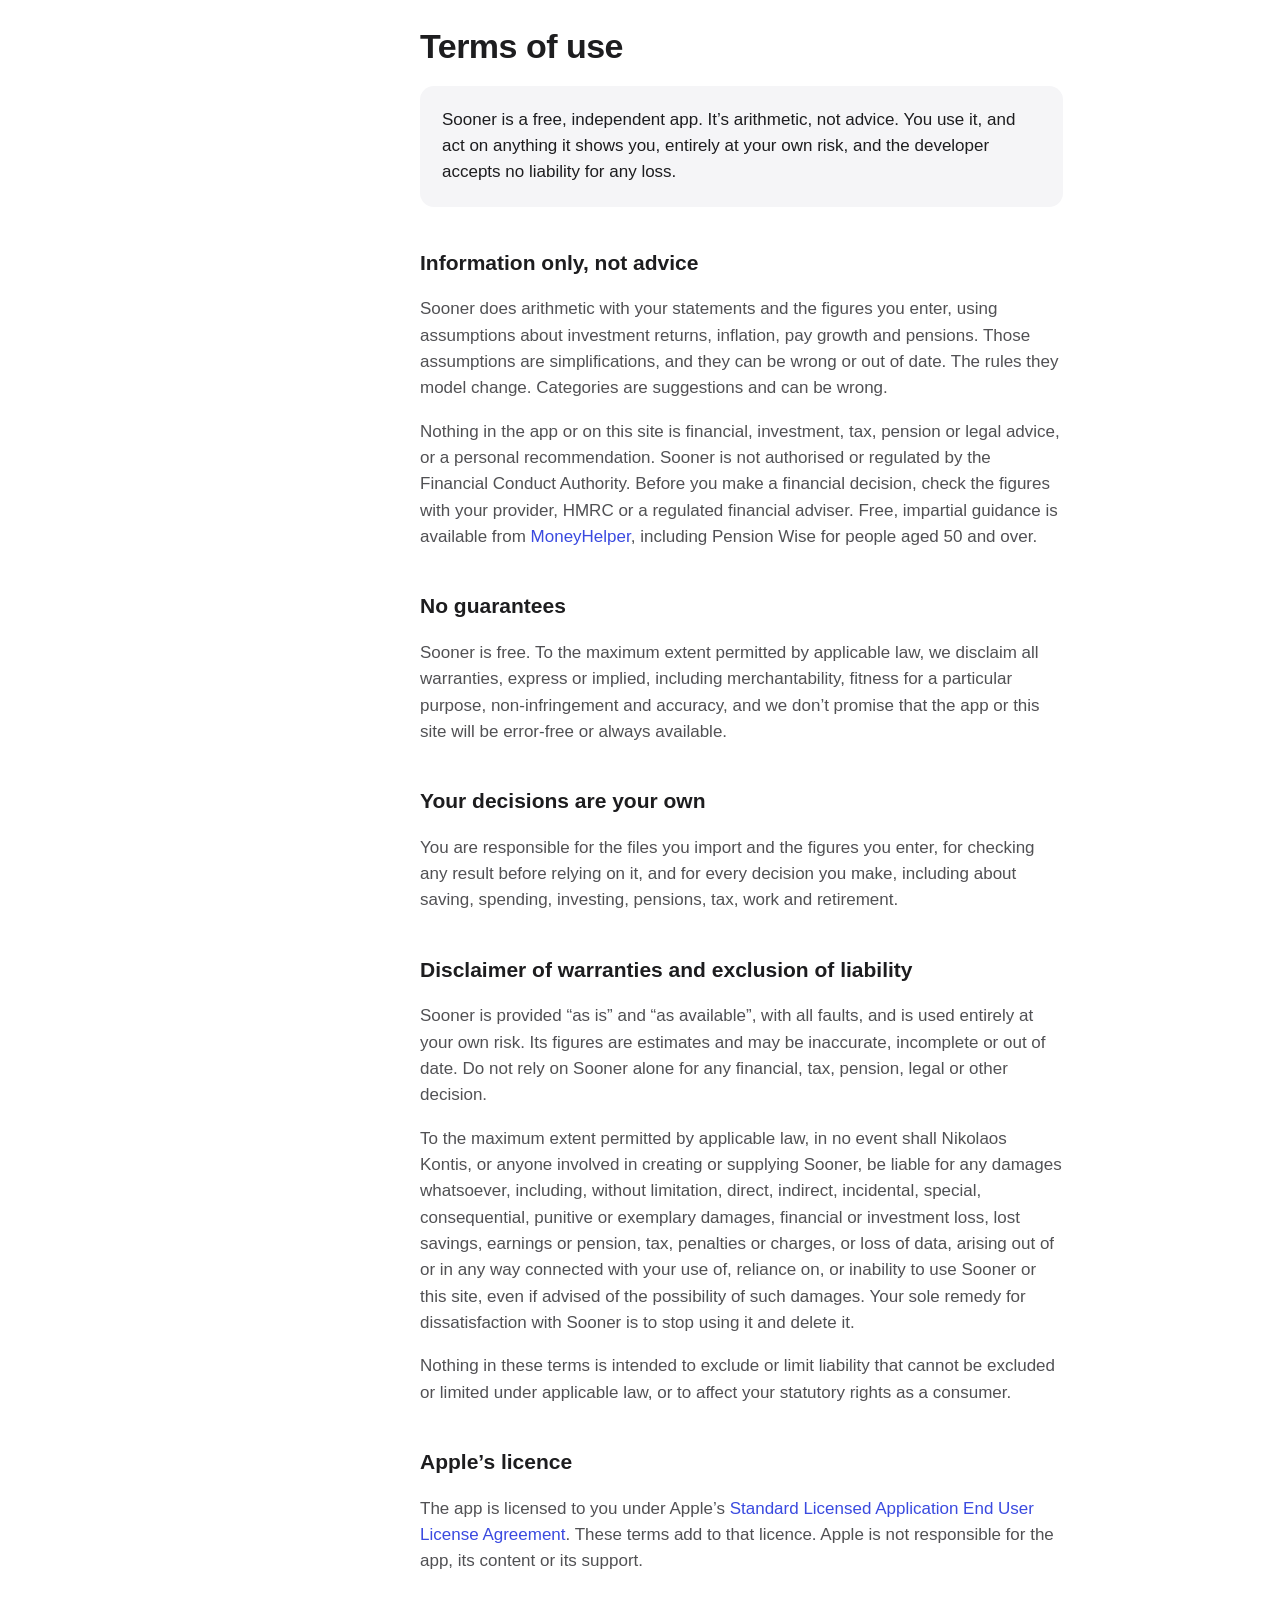
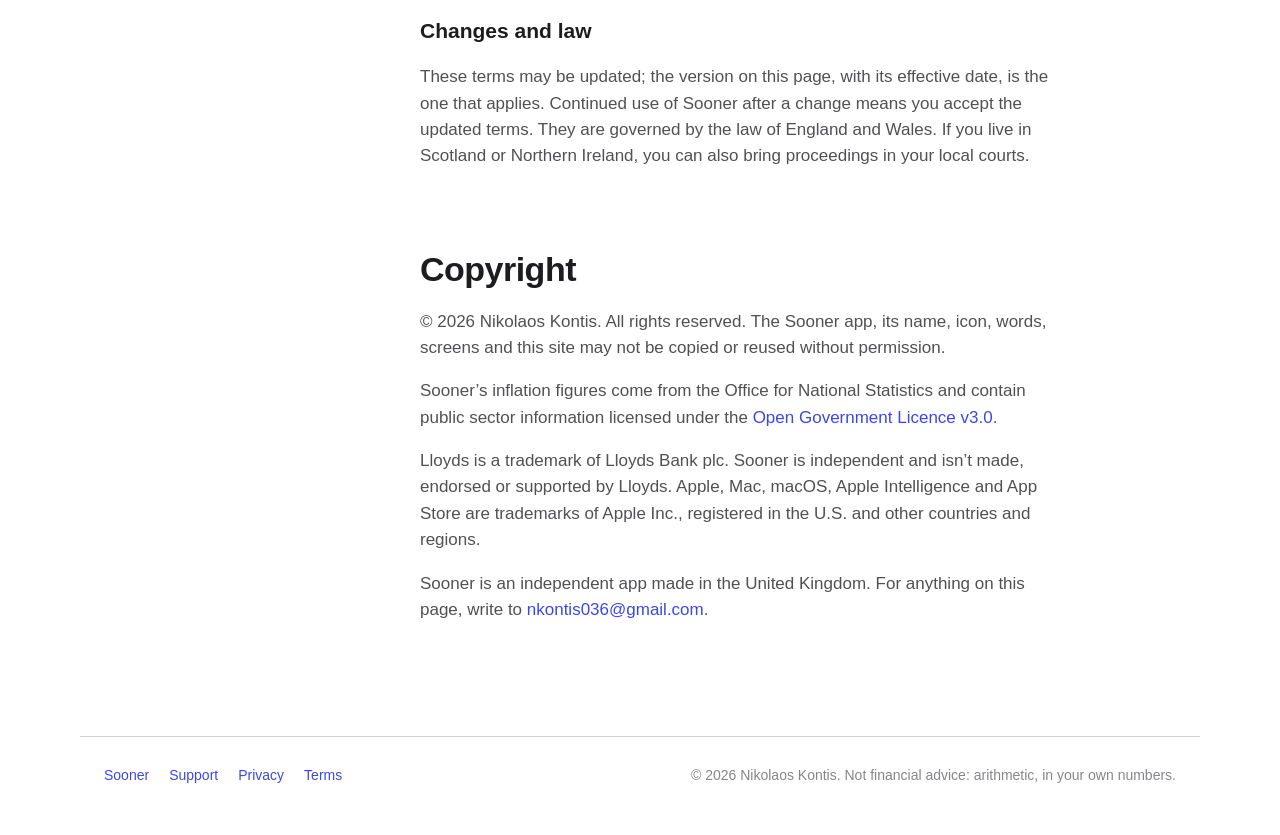
==== commit 05c9ded6: "Sooner for Mac: the new name" ====
--- a/privacy.html
+++ b/privacy.html
@@ -3,8 +3,8 @@
 <head>
   <meta charset="utf-8">
   <meta name="viewport" content="width=device-width, initial-scale=1, viewport-fit=cover">
-  <title>Support, privacy and terms · BudgetMaker</title>
-  <meta name="description" content="Help with BudgetMaker, how to reach us, its privacy policy (it collects nothing), its terms of use and copyright.">
+  <title>Support, privacy and terms · Sooner for Mac</title>
+  <meta name="description" content="Help with Sooner, how to reach us, its privacy policy (it collects nothing), its terms of use and copyright.">
   <meta name="theme-color" content="#4f5eff">
   <link rel="icon" href="assets/favicon-64.png" type="image/png" sizes="64x64">
   <link rel="apple-touch-icon" href="assets/apple-touch-icon.png">
@@ -18,7 +18,7 @@
 
   <header class="sky page-top">
     <div class="bar">
-      <a class="mark" href="index.html"><img src="assets/icon-128.png" alt="" width="28" height="28">BudgetMaker</a>
+      <a class="mark" href="index.html"><img src="assets/icon-128.png" alt="" width="28" height="28">Sooner for Mac</a>
       <nav aria-label="Pages">
         <a href="index.html">Home</a>
         <a href="privacy.html" aria-current="page">Support &amp; privacy</a>
@@ -40,7 +40,7 @@
       </nav>
       <p>Effective 19 November 2026.</p>
       <p>App Store privacy label: Data Not Collected.</p>
-      <p>BudgetMaker is not financial advice. For a big decision, talk to a regulated financial adviser.</p>
+      <p>Sooner is not financial advice. For a big decision, talk to a regulated financial adviser.</p>
     </aside>
 
     <article class="read__body">
@@ -48,12 +48,12 @@
       <!-- SUPPORT ---------------------------------------------------------->
       <section id="support" aria-labelledby="support-h">
         <h2 class="part" id="support-h">Support</h2>
-        <a class="mailto" href="mailto:nkontis036@gmail.com?subject=BudgetMaker%20support">nkontis036@gmail.com</a>
+        <a class="mailto" href="mailto:nkontis036@gmail.com?subject=Sooner%20for%20Mac%20support">nkontis036@gmail.com</a>
         <p>Write in, and a person reads it. It helps to include your Mac’s macOS version (Apple menu, About This Mac) and what you were doing when it went wrong. Please don’t send your statements or balances: we don’t need them to help, and the app never sends them to us&nbsp;either.</p>
 
         <h3>Getting started</h3>
         <h4>How do I get my statements out of Lloyds?</h4>
-        <p>Sign in to Lloyds Internet Banking on a computer, open your current account, and download your transactions as a CSV file. Lloyds only offers a limited stretch of history that way; for older months, download your PDF statements, which BudgetMaker reads too. Then click Import in BudgetMaker’s toolbar (or press ⇧⌘I) and choose the files. You can choose many at once.</p>
+        <p>Sign in to Lloyds Internet Banking on a computer, open your current account, and download your transactions as a CSV file. Lloyds only offers a limited stretch of history that way; for older months, download your PDF statements, which Sooner reads too. Then click Import in Sooner’s toolbar (or press ⇧⌘I) and choose the files. You can choose many at once.</p>
         <h4>Can I try it before I import anything?</h4>
         <p>Yes. On the first screen, choose “Explore with sample data”. It loads three years of made-up statements so you can see every screen. Delete All Data, in the File menu, clears them when you’re ready for your own.</p>
         <h4>What if I import the same file twice?</h4>
@@ -61,9 +61,9 @@
 
         <h3>Sorting your spending</h3>
         <h4>A payment is in the wrong category. How do I fix it?</h4>
-        <p>In Transactions, change its category. BudgetMaker offers to remember the choice as a rule, so the next payment to the same place lands in the right category on its own. Your categories and rules live in Settings (⌘,).</p>
+        <p>In Transactions, change its category. Sooner offers to remember the choice as a rule, so the next payment to the same place lands in the right category on its own. Your categories and rules live in Settings (⌘,).</p>
         <h4>What is Needs Attention?</h4>
-        <p>The payees BudgetMaker couldn’t place, usually people you pay. Only you know what they are, so it asks once.</p>
+        <p>The payees Sooner couldn’t place, usually people you pay. Only you know what they are, so it asks once.</p>
         <h4>How do limits work?</h4>
         <p>On Spending, choose Set a Limit, or right-click a category. A limit shows on that category’s row, against what you’ve spent so far, and says what keeping to it would buy, in time.</p>
 
@@ -77,10 +77,10 @@
 
         <h3>What it doesn’t do yet</h3>
         <table class="table">
-          <tr><th scope="row">Other banks</th><td>BudgetMaker reads Lloyds statements (CSV and PDF). Other accounts, like savings, ISAs and pensions, you add by hand in Accounts.</td></tr>
+          <tr><th scope="row">Other banks</th><td>Sooner reads Lloyds statements (CSV and PDF). Other accounts, like savings, ISAs and pensions, you add by hand in Accounts.</td></tr>
           <tr><th scope="row">Two people</th><td>It plans one person’s money.</td></tr>
           <tr><th scope="row">Outside the UK</th><td>Pounds, UK inflation figures and UK pension rules.</td></tr>
-          <tr><th scope="row">iPhone</th><td>BudgetMaker is for the Mac, with macOS 14 or later.</td></tr>
+          <tr><th scope="row">Sooner on iPhone</th><td>Sooner for Mac is its own app, for macOS 14 or later. It doesn’t sync with Sooner on iPhone: the Mac app works from your statements, the iPhone app from balances you type in, and each keeps its numbers on its own device.</td></tr>
           <tr><th scope="row">Bank connections</th><td>None, on purpose. You choose the statement files it reads.</td></tr>
         </table>
       </section>
@@ -89,11 +89,11 @@
       <section id="privacy" aria-labelledby="privacy-h">
         <h2 class="part" id="privacy-h">Privacy policy</h2>
         <div class="summary">
-          <p>BudgetMaker collects nothing. There’s no account, no bank login, no analytics, no advertising and no tracking. The app has no network access at all, so nothing in your statements can leave your Mac through&nbsp;it.</p>
+          <p>Sooner collects nothing. There’s no account, no bank login, no analytics, no advertising and no tracking. The app has no network access at all, so nothing in your statements can leave your Mac through&nbsp;it.</p>
         </div>
 
         <h3>What the app keeps, and where</h3>
-        <p>BudgetMaker reads only the statement files you choose with the Open panel. Everything it keeps is stored on your Mac, in the app’s own sandboxed storage:</p>
+        <p>Sooner reads only the statement files you choose with the Open panel. Everything it keeps is stored on your Mac, in the app’s own sandboxed storage:</p>
         <ul>
           <li>the transactions read from your statements: dates, descriptions, amounts and balances, and a record of which files you’ve imported;</li>
           <li>your categories, rules and limits;</li>
@@ -105,14 +105,14 @@
         <p>It doesn’t keep copies of your statement files.</p>
 
         <h3>What leaves your Mac</h3>
-        <p>Nothing, through BudgetMaker. The app’s sandbox has network connections switched off, it contains no code that talks to a server, and it uses no third-party services or software kits: no analytics, crash reporting, advertising or attribution. We have no servers that could receive your data, and we never see your numbers.</p>
-        <p>Where your Mac has Apple Intelligence, BudgetMaker uses Apple’s on-device model to suggest categories for payees it doesn’t recognise. That runs on your Mac; nothing is sent to Apple or to us.</p>
+        <p>Nothing, through Sooner. The app’s sandbox has network connections switched off, it contains no code that talks to a server, and it uses no third-party services or software kits: no analytics, crash reporting, advertising or attribution. We have no servers that could receive your data, and we never see your numbers.</p>
+        <p>Where your Mac has Apple Intelligence, Sooner uses Apple’s on-device model to suggest categories for payees it doesn’t recognise. That runs on your Mac; nothing is sent to Apple or to us.</p>
 
         <h3>Backups</h3>
-        <p>If you back up your Mac with Time Machine, your BudgetMaker data is included like any app’s data. BudgetMaker itself doesn’t sync to iCloud or anywhere else.</p>
+        <p>If you back up your Mac with Time Machine, your Sooner data is included like any app’s data. Sooner itself doesn’t sync to iCloud or anywhere else.</p>
 
         <h3>Deleting your data</h3>
-        <p>In BudgetMaker, choose File, Delete All Data… to remove everything it stored. Deleting the app from Applications leaves its storage in your Library; to remove that too, delete the folder <code>~/Library/Containers/com.nikolaoskontis.budgetmaker</code>. Because we hold no copy, there’s nothing for us to delete on our side.</p>
+        <p>In Sooner, choose File, Delete All Data… to remove everything it stored. Deleting the app from Applications leaves its storage in your Library; to remove that too, delete the folder <code>~/Library/Containers/com.nikolaoskontis.budgetmaker</code>. Because we hold no copy, there’s nothing for us to delete on our side.</p>
 
         <h3>If you email us</h3>
         <p>If you write to us, we receive your email address and whatever you include, and use them only to reply. We don’t add you to a mailing list or share your message with anyone. Ask and we’ll delete the conversation.</p>
@@ -121,7 +121,7 @@
         <p>If you’ve chosen to share analytics with app developers in your Mac’s settings, Apple may give us aggregated figures such as how many people opened the app or how often it crashed. These don’t identify you, and they never include anything from your statements.</p>
 
         <h3>Children</h3>
-        <p>BudgetMaker is made for adults and is not directed at children under 13. It collects nothing from anyone, children included.</p>
+        <p>Sooner is made for adults and is not directed at children under 13. It collects nothing from anyone, children included.</p>
 
         <h3>Your rights</h3>
         <p>Under UK data protection law you can ask what personal data we hold about you, and ask us to correct or delete it. Apart from any emails you’ve sent, we hold none. You can also complain to the Information Commissioner’s Office at <a class="link" href="https://ico.org.uk">ico.org.uk</a>.</p>
@@ -134,44 +134,44 @@
       <section id="terms" aria-labelledby="terms-h">
         <h2 class="part" id="terms-h">Terms of use</h2>
         <div class="summary">
-          <p>BudgetMaker is a free, independent app. It’s arithmetic, not advice. You use it, and act on anything it shows you, entirely at your own risk, and the developer accepts no liability for any&nbsp;loss.</p>
+          <p>Sooner is a free, independent app. It’s arithmetic, not advice. You use it, and act on anything it shows you, entirely at your own risk, and the developer accepts no liability for any&nbsp;loss.</p>
         </div>
 
         <h3>Information only, not advice</h3>
-        <p>BudgetMaker does arithmetic with your statements and the figures you enter, using assumptions about investment returns, inflation, pay growth and pensions. Those assumptions are simplifications, and they can be wrong or out of date. The rules they model change. Categories are suggestions and can be wrong.</p>
-        <p>Nothing in the app or on this site is financial, investment, tax, pension or legal advice, or a personal recommendation. BudgetMaker is not authorised or regulated by the Financial Conduct Authority. Before you make a financial decision, check the figures with your provider, HMRC or a regulated financial adviser. Free, impartial guidance is available from <a class="link" href="https://www.moneyhelper.org.uk">MoneyHelper</a>, including Pension Wise for people aged 50 and over.</p>
+        <p>Sooner does arithmetic with your statements and the figures you enter, using assumptions about investment returns, inflation, pay growth and pensions. Those assumptions are simplifications, and they can be wrong or out of date. The rules they model change. Categories are suggestions and can be wrong.</p>
+        <p>Nothing in the app or on this site is financial, investment, tax, pension or legal advice, or a personal recommendation. Sooner is not authorised or regulated by the Financial Conduct Authority. Before you make a financial decision, check the figures with your provider, HMRC or a regulated financial adviser. Free, impartial guidance is available from <a class="link" href="https://www.moneyhelper.org.uk">MoneyHelper</a>, including Pension Wise for people aged 50 and over.</p>
 
         <h3>No guarantees</h3>
-        <p>BudgetMaker is free. To the maximum extent permitted by applicable law, we disclaim all warranties, express or implied, including merchantability, fitness for a particular purpose, non-infringement and accuracy, and we don’t promise that the app or this site will be error-free or always available.</p>
+        <p>Sooner is free. To the maximum extent permitted by applicable law, we disclaim all warranties, express or implied, including merchantability, fitness for a particular purpose, non-infringement and accuracy, and we don’t promise that the app or this site will be error-free or always available.</p>
 
         <h3>Your decisions are your own</h3>
         <p>You are responsible for the files you import and the figures you enter, for checking any result before relying on it, and for every decision you make, including about saving, spending, investing, pensions, tax, work and retirement.</p>
 
         <h3>Disclaimer of warranties and exclusion of liability</h3>
-        <p>BudgetMaker is provided “as is” and “as available”, with all faults, and is used entirely at your own risk. Its figures are estimates and may be inaccurate, incomplete or out of date. Do not rely on BudgetMaker alone for any financial, tax, pension, legal or other decision.</p>
-        <p>To the maximum extent permitted by applicable law, in no event shall Nikolaos Kontis, or anyone involved in creating or supplying BudgetMaker, be liable for any damages whatsoever, including, without limitation, direct, indirect, incidental, special, consequential, punitive or exemplary damages, financial or investment loss, lost savings, earnings or pension, tax, penalties or charges, or loss of data, arising out of or in any way connected with your use of, reliance on, or inability to use BudgetMaker or this site, even if advised of the possibility of such damages. Your sole remedy for dissatisfaction with BudgetMaker is to stop using it and delete it.</p>
+        <p>Sooner is provided “as is” and “as available”, with all faults, and is used entirely at your own risk. Its figures are estimates and may be inaccurate, incomplete or out of date. Do not rely on Sooner alone for any financial, tax, pension, legal or other decision.</p>
+        <p>To the maximum extent permitted by applicable law, in no event shall Nikolaos Kontis, or anyone involved in creating or supplying Sooner, be liable for any damages whatsoever, including, without limitation, direct, indirect, incidental, special, consequential, punitive or exemplary damages, financial or investment loss, lost savings, earnings or pension, tax, penalties or charges, or loss of data, arising out of or in any way connected with your use of, reliance on, or inability to use Sooner or this site, even if advised of the possibility of such damages. Your sole remedy for dissatisfaction with Sooner is to stop using it and delete it.</p>
         <p>Nothing in these terms is intended to exclude or limit liability that cannot be excluded or limited under applicable law, or to affect your statutory rights as a consumer.</p>
 
         <h3>Apple’s licence</h3>
         <p>The app is licensed to you under Apple’s <a class="link" href="https://www.apple.com/legal/internet-services/itunes/dev/stdeula/">Standard Licensed Application End User License Agreement</a>. These terms add to that licence. Apple is not responsible for the app, its content or its support.</p>
 
         <h3>Changes and law</h3>
-        <p>These terms may be updated; the version on this page, with its effective date, is the one that applies. Continued use of BudgetMaker after a change means you accept the updated terms. They are governed by the law of England and Wales. If you live in Scotland or Northern Ireland, you can also bring proceedings in your local courts.</p>
+        <p>These terms may be updated; the version on this page, with its effective date, is the one that applies. Continued use of Sooner after a change means you accept the updated terms. They are governed by the law of England and Wales. If you live in Scotland or Northern Ireland, you can also bring proceedings in your local courts.</p>
       </section>
 
       <!-- COPYRIGHT -------------------------------------------------------->
       <section id="copyright" aria-labelledby="copyright-h">
         <h2 class="part" id="copyright-h">Copyright</h2>
-        <p>© 2026 Nikolaos Kontis. All rights reserved. The BudgetMaker app, its name, icon, words, screens and this site may not be copied or reused without permission.</p>
-        <p>BudgetMaker’s inflation figures come from the Office for National Statistics and contain public sector information licensed under the <a class="link" href="https://www.nationalarchives.gov.uk/doc/open-government-licence/version/3/">Open Government Licence v3.0</a>.</p>
-        <p>Lloyds is a trademark of Lloyds Bank plc. BudgetMaker is independent and isn’t made, endorsed or supported by Lloyds. Apple, Mac, macOS, Apple Intelligence and App Store are trademarks of Apple Inc., registered in the U.S. and other countries and regions.</p>
-        <p>BudgetMaker is an independent app made in the United Kingdom. For anything on this page, write to <a class="link" href="mailto:nkontis036@gmail.com?subject=BudgetMaker">nkontis036@gmail.com</a>.</p>
+        <p>© 2026 Nikolaos Kontis. All rights reserved. The Sooner app, its name, icon, words, screens and this site may not be copied or reused without permission.</p>
+        <p>Sooner’s inflation figures come from the Office for National Statistics and contain public sector information licensed under the <a class="link" href="https://www.nationalarchives.gov.uk/doc/open-government-licence/version/3/">Open Government Licence v3.0</a>.</p>
+        <p>Lloyds is a trademark of Lloyds Bank plc. Sooner is independent and isn’t made, endorsed or supported by Lloyds. Apple, Mac, macOS, Apple Intelligence and App Store are trademarks of Apple Inc., registered in the U.S. and other countries and regions.</p>
+        <p>Sooner is an independent app made in the United Kingdom. For anything on this page, write to <a class="link" href="mailto:nkontis036@gmail.com?subject=Sooner%20for%20Mac">nkontis036@gmail.com</a>.</p>
       </section>
     </article>
   </main>
 
   <footer class="foot">
-    <nav aria-label="Footer"><a class="link" href="index.html">BudgetMaker</a><a class="link" href="#support">Support</a><a class="link" href="#privacy">Privacy</a><a class="link" href="#terms">Terms</a></nav>
+    <nav aria-label="Footer"><a class="link" href="index.html">Sooner</a><a class="link" href="#support">Support</a><a class="link" href="#privacy">Privacy</a><a class="link" href="#terms">Terms</a></nav>
     <p>© 2026 Nikolaos Kontis. Not financial advice: arithmetic, in your own numbers.</p>
   </footer>
 </body>
